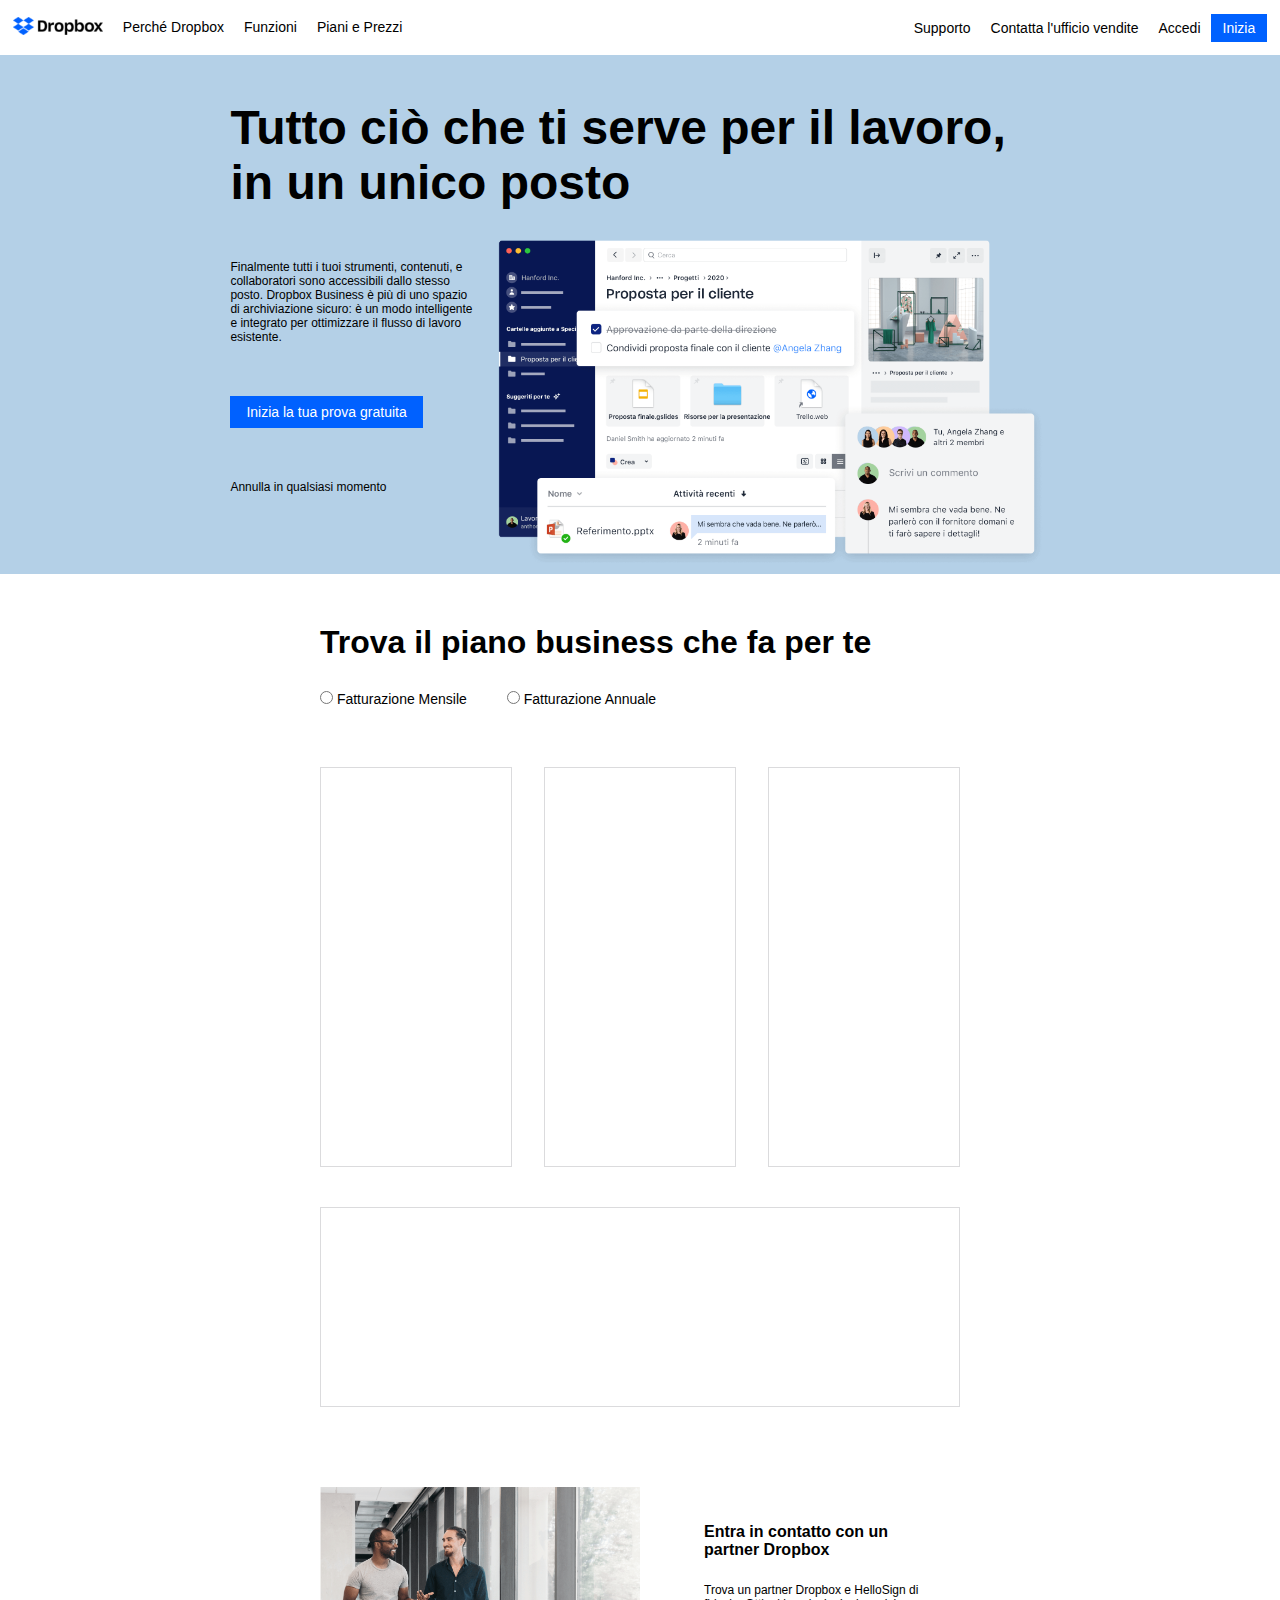
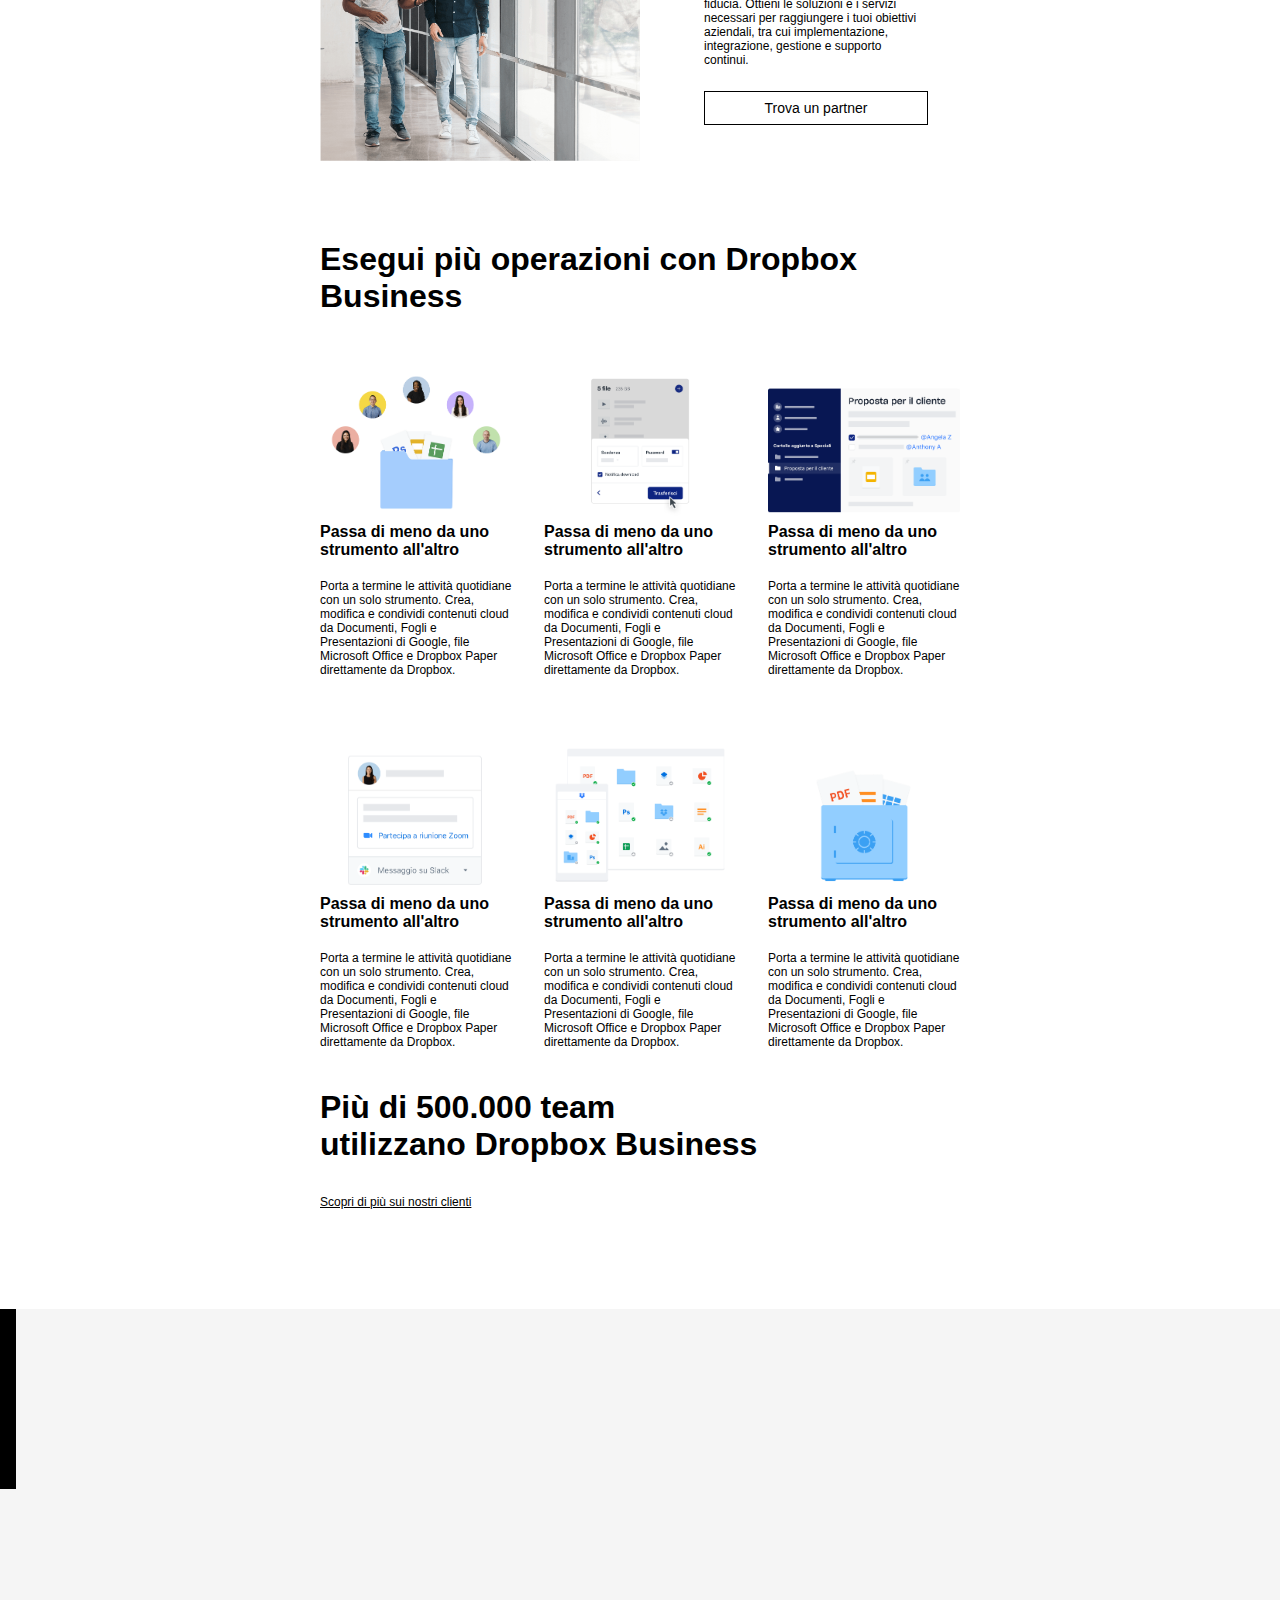
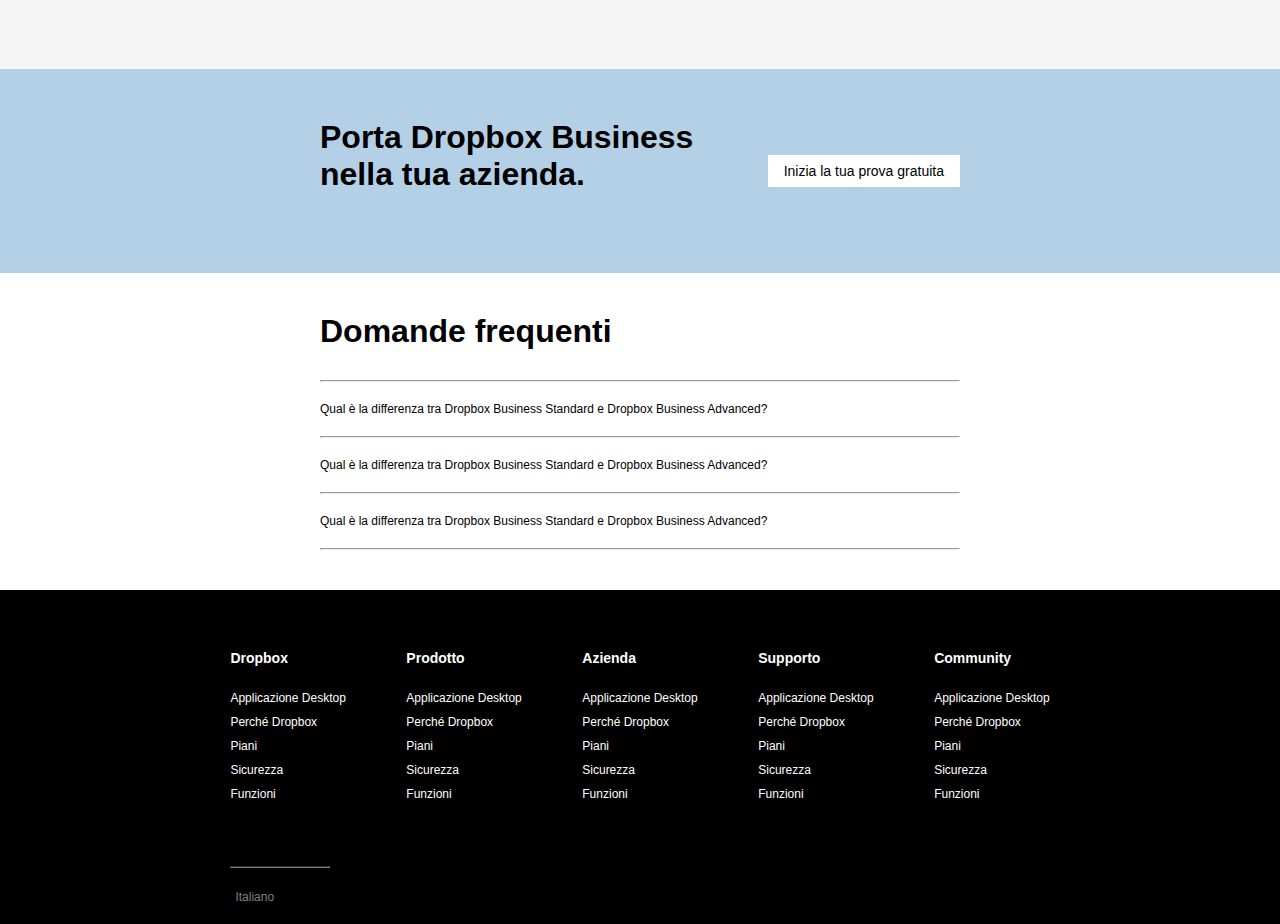
==== index.html @ 9bef94fd "Add Main's Section" ====
<!DOCTYPE html>
<html lang="en">

<head>
    <meta charset="UTF-8">
    <meta name="viewport" content="width=device-width, initial-scale=1.0">
    <title>Dropbox</title>
    <link rel="stylesheet" href="./assets/css/style.css">
    <link rel="icon" href="./assets/img/Dropbox-icon.png">
    <link rel="stylesheet" href="https://cdnjs.cloudflare.com/ajax/libs/font-awesome/6.5.1/css/all.min.css"
        integrity="sha512-DTOQO9RWCH3ppGqcWaEA1BIZOC6xxalwEsw9c2QQeAIftl+Vegovlnee1c9QX4TctnWMn13TZye+giMm8e2LwA=="
        crossorigin="anonymous" referrerpolicy="no-referrer" />
    <link href="https://fonts.cdnfonts.com/css/open-sans" rel="stylesheet">
</head>

<body>
    <!-- Header -->
    <header>
        <nav class="flex">
            <div class="half-nav flex">
                <div class="logo"><img src="./assets/img/logo-small.png" alt=""></div>
                <ul class="list flex">
                    <li><a href="">Perché Dropbox</a></li>
                    <li><a href="">Funzioni</a></li>
                    <li><a href="">Piani e Prezzi</a></li>
                </ul>
            </div>
            <div class="half-nav flex">
                <ul class="list flex">
                    <li><a href="">Supporto</a></li>
                    <li><a href="">Contatta l'ufficio vendite</a></li>
                    <li><a href="">Accedi</a></li>
                </ul>
                <button class="inizia">Inizia</button>
            </div>
        </nav>

        <div class="flex">
            <section class="title-div w64 flex">
                <h1>Tutto ciò che ti serve per il lavoro, in un unico posto</h1>
                <div class="title-text flex">
                    <div class="left-text flex">
                        <p>Finalmente tutti i tuoi strumenti, contenuti, e collaboratori sono accessibili dallo stesso
                            posto. Dropbox Business è più di uno spazio di archiviazione sicuro: è un modo intelligente
                            e
                            integrato per ottimizzare il flusso di lavoro esistente.</p>
                        <span><a class="button" href="">Inizia la tua prova gratuita</a></span>
                        <p>Annulla in qualsiasi momento</p>
                        <i class="fa-solid fa-arrow-down"></i>
                    </div>
                    <div class="title-img"><img src="./assets/img/jumbo.png" alt=""></div>
                </div>
            </section>
        </div>
    </header>
    <!-- /Header -->

    <!-- Main -->
    <main>
        <div class="central-top w50">
            <div class="central-title">
                <h2>Trova il piano business che fa per te</h2>
                <ul class="plan-input flex">
                    <li>
                        <input type="radio"> Fatturazione Mensile
                    </li>
                    <li>
                        <input type="radio"> Fatturazione Annuale
                    </li>
                </ul>
            </div>

            <div class="plans flex">
                <div class="col-4">

                </div>
                <div class="col-4">

                </div>
                <div class="col-4">

                </div>
            </div>

            <div class="enterprise">

            </div>

            <div class="partner flex">
                <img src="./assets/img/partner.png" alt="">
                <section class="flex">
                    <h4>Entra in contatto con un partner Dropbox</h4>
                    <p>Trova un partner Dropbox e HelloSign di fiducia. Ottieni le soluzioni e i servizi necessari per
                        raggiungere i tuoi obiettivi aziendali, tra cui implementazione, integrazione, gestione e
                        supporto continui.</p>
                    <a href="" class="find button">Trova un partner</a>
                </section>
            </div>

            <div class="operazioni flex">
                <h2>Esegui più operazioni con Dropbox Business</h2>
                <div class="col-6 flex">
                    <div class="img"><img src="./assets/img/business-feature-switching-tools.png" alt=""></div>
                    <h4>Passa di meno da uno strumento all'altro</h4>
                    <p>Porta a termine le attività quotidiane con un solo strumento. Crea, modifica e condividi
                        contenuti cloud da Documenti, Fogli e Presentazioni di Google, file Microsoft Office e Dropbox
                        Paper direttamente da Dropbox.
                    </p>
                </div>
                <div class="col-6">
                    <div class="img"><img src="./assets/img/business-feature-send-files-it.png" alt=""></div>
                    <h4>Passa di meno da uno strumento all'altro</h4>
                    <p>Porta a termine le attività quotidiane con un solo strumento. Crea, modifica e condividi
                        contenuti cloud da Documenti, Fogli e Presentazioni di Google, file Microsoft Office e Dropbox
                        Paper direttamente da Dropbox.
                    </p>
                </div>
                <div class="col-6">
                    <div class="img"><img src="./assets/img/business-feature-coordinate-it.png" alt=""></div>
                    <h4>Passa di meno da uno strumento all'altro</h4>
                    <p>Porta a termine le attività quotidiane con un solo strumento. Crea, modifica e condividi
                        contenuti cloud da Documenti, Fogli e Presentazioni di Google, file Microsoft Office e Dropbox
                        Paper direttamente da Dropbox.
                    </p>
                </div>
                <div class="col-6">
                    <div class="img"><img src="./assets/img/business-feature-integrations-it.png" alt=""></div>
                    <h4>Passa di meno da uno strumento all'altro</h4>
                    <p>Porta a termine le attività quotidiane con un solo strumento. Crea, modifica e condividi
                        contenuti cloud da Documenti, Fogli e Presentazioni di Google, file Microsoft Office e Dropbox
                        Paper direttamente da Dropbox.
                    </p>
                </div>
                <div class="col-6">
                    <div class="img"><img src="./assets/img/business-feature-multi-device.png" alt=""></div>
                    <h4>Passa di meno da uno strumento all'altro</h4>
                    <p>Porta a termine le attività quotidiane con un solo strumento. Crea, modifica e condividi
                        contenuti cloud da Documenti, Fogli e Presentazioni di Google, file Microsoft Office e Dropbox
                        Paper direttamente da Dropbox.
                    </p>
                </div>
                <div class="col-6">
                    <div class="img"><img src="./assets/img/business-feature-security.png" alt=""></div>
                    <h4>Passa di meno da uno strumento all'altro</h4>
                    <p>Porta a termine le attività quotidiane con un solo strumento. Crea, modifica e condividi
                        contenuti cloud da Documenti, Fogli e Presentazioni di Google, file Microsoft Office e Dropbox
                        Paper direttamente da Dropbox.
                    </p>
                </div>
            </div>

            <div class="central-title2">
                <h2>Più di 500.000 team utilizzano Dropbox Business</h2>
                <a href="">Scopri di più sui nostri clienti</a>
            </div>
        </div>

        <div class="central-med first flex">
            <div class="sponsor flex">
                <div class="square"></div>
                <div class="square"></div>
                <div class="square"></div>
                <div class="square"></div>
            </div>

            <div class="central-sponsor">

            </div>

            <div class="sponsor flex">
                <div class="square"></div>
                <div class="square"></div>
                <div class="square"></div>
                <div class="square"></div>
            </div>
        </div>

        <div class="central-med second flex">
            <div class="business w50 flex">
                <h2>Porta Dropbox Business nella tua azienda.</h2>
                <span><a href="" class="button">Inizia la tua prova gratuita</a></span>
            </div>
        </div>

        <div class="faq w50">
            <h2>Domande frequenti</h2>
            <hr>
            <div class="question flex">
                <p>Qual è la differenza tra Dropbox Business Standard e Dropbox Business Advanced?</p>
                <i class="fa-solid fa-chevron-down"></i>
            </div>
            <hr>
            <div class="question flex">
                <p>Qual è la differenza tra Dropbox Business Standard e Dropbox Business Advanced?</p>
                <i class="fa-solid fa-chevron-down"></i>
            </div>
            <hr>
            <div class="question flex">
                <p>Qual è la differenza tra Dropbox Business Standard e Dropbox Business Advanced?</p>
                <i class="fa-solid fa-chevron-down"></i>
            </div>
            <hr>
        </div>
    </main>
    <!-- /Main -->

    <!-- Footer -->
    <footer>
        <nav class="w64 flex">
            <div class="footer-col">
                <h5>Dropbox</h5>
                <ul class="footer-list">
                    <li>Applicazione Desktop</li>
                    <li>Perché Dropbox</li>
                    <li>Piani</li>
                    <li>Sicurezza</li>
                    <li>Funzioni</li>
                </ul>
            </div>
            <div class="footer-col">
                <h5>Prodotto</h5>
                <ul class="footer-list">
                    <li>Applicazione Desktop</li>
                    <li>Perché Dropbox</li>
                    <li>Piani</li>
                    <li>Sicurezza</li>
                    <li>Funzioni</li>
                </ul>
            </div>
            <div class="footer-col">
                <h5>Azienda</h5>
                <ul class="footer-list">
                    <li>Applicazione Desktop</li>
                    <li>Perché Dropbox</li>
                    <li>Piani</li>
                    <li>Sicurezza</li>
                    <li>Funzioni</li>
                </ul>
            </div>
            <div class="footer-col">
                <h5>Supporto</h5>
                <ul class="footer-list">
                    <li>Applicazione Desktop</li>
                    <li>Perché Dropbox</li>
                    <li>Piani</li>
                    <li>Sicurezza</li>
                    <li>Funzioni</li>
                </ul>
            </div>
            <div class="footer-col">
                <h5>Community</h5>
                <ul class="footer-list">
                    <li>Applicazione Desktop</li>
                    <li>Perché Dropbox</li>
                    <li>Piani</li>
                    <li>Sicurezza</li>
                    <li>Funzioni</li>
                </ul>
            </div>
        </nav>

        <div class="language w64">
            <hr>
            <i class="fa-solid fa-earth-europe"></i>
            <span>Italiano</span>
            <i class="fa-solid fa-caret-up"></i>
        </div>
    </footer>
    <!-- /Footer -->
</body>

</html>
---- assets/css/style.css ----
* {
    padding: 0;
    margin: 0;
    box-sizing: border-box;
    font-size: 14px;
}

body {
    font-family: 'Open Sans', sans-serif;
}

.flex {
    display: flex;
}

ul {
    list-style: none;
}

a {
    text-decoration: none;
    color: black;
}

.w64 {
    width: 64%;
    max-width: 1300px;
}

.w50 {
    width: 50%;
    max-width: 1000px;
}

/* Header */
/* Nav */

header nav {
    height: 56px;
    background-color: white;
    padding: 0 1%;
    justify-content: space-between;
    align-items: center;
    border-bottom: 1px solid #B4D0E7;
    position: fixed;
    width: 100%;
}

.half-nav {
    align-items: center;
}

.logo {
    width: 100px;
    padding-right: 10px;
}

.logo img {
    width: 100%;
}

nav li {
    padding: 0 10px;
}

nav button {
    background-color: #0061FF;
    color: white;
    padding: 6px 12px;
    font-size: 14px;
    border: none;
}

/* /Nav */

header>div {
    background-color: #B4D0E7;
    justify-content: center;
}

.title-div {
    flex-direction: column;
    align-items: center;
    flex-wrap: wrap;
}

.title-text {
    justify-content: space-between;
    width: 100%;
}

.left-text {
    flex-direction: column;
    gap: 20px;
    width: 30%;
}

h1 {
    font-size: 48px;
    font-weight: 900;
    margin: 100px 0 30px;
}

header span {
    margin: 20px 0;
}

.button {
    background-color: #0061FF;
    color: white;
    padding: 8px 16px;
}

.fa-arrow-down {
    font-size: 32px;
    margin-top: 40px;
}

.title-img {
    width: 70%;
}

.title-img>img {
    width: 100%;
}

/* /Header */
/* Main */

.central-top {
    margin: 50px auto;
}

h2 {
    font-size: 32px;
    margin-bottom: 30px;
}

.plan-input {
    margin-bottom: 40px;
    gap: 40px;
}

.col-4 {
    width: 30%;
    min-height: 400px;
    margin: 20px 0;
    border: 1px solid #DBDBDD;
    flex-direction: column;
}

.plans {
    justify-content: space-between;
}

.enterprise {
    margin: 20px 0;
    border: 1px solid #DBDBDD;
    min-height: 200px;
}

.partner {
    margin: 80px 0;
    justify-content: space-between;
}

.partner img {
    width: 50%;
}

.partner section {
    width: 45%;
    flex-direction: column;
    justify-content: space-evenly;
    padding: 5%;
}

h4 {
    font-size: 16px;
}

.partner .button {
    color: black;
    background-color: white;
    border: 1px solid black;
    text-align: center;
}

.operazioni {
    flex-wrap: wrap;
    justify-content: space-between;
}

.operazioni img {
    width: 100%;
}

.col-6 {
    width: 30%;
    margin: 20px 0;
    flex-direction: column;
    justify-content: space-evenly;
}

.central-title2 {
    margin-bottom: 100px;
    width: 70%;
}

.central-title2 a {
    text-decoration: underline;
    font-size: 12px;
}

.first {
    min-height: 360px;
    width: 100%;
    background-color: #F5F5F5;
}

.second {
    width: 100%;
    background-color: #B4D0E7;
    justify-content: center;
    align-items: center;
}

.square {
    width: 50%;
    height: 50%;
    background-color: brown;
    border: 1px solid black;
}

.business {
    margin: 0 auto;
    justify-content: space-between;
    align-items: center;
    padding: 50px 0;
}

.business h2 {
    width: 60%;
}

.business .button {
    color: black;
    background-color: white;
}

.faq {
    margin: 40px auto;
}

.question {
    justify-content: space-between;
    align-items: center;
}

p {
    padding: 20px 0;
    font-size: 12px;
}

/* /Main */
/* Footer */

footer {
    background-color: black;
}

footer nav {
    margin: 0 auto;
    color: white;
    justify-content: space-between;
    padding: 60px 0;
}

footer h5 {
    margin-bottom: 20px;
}

footer li {
    padding: 5px 0;
    font-size: 12px;
}

.language {
    color: gray;
    font-size: 10px;
    margin: 0 auto;
    padding-bottom: 20px;
}

footer hr {
    width: 100px;
    border: 1px inset gray;
    margin-bottom: 20px;
}

footer span {
    font-size: 12px;
    padding: 0 5px
}

/* /Footer */
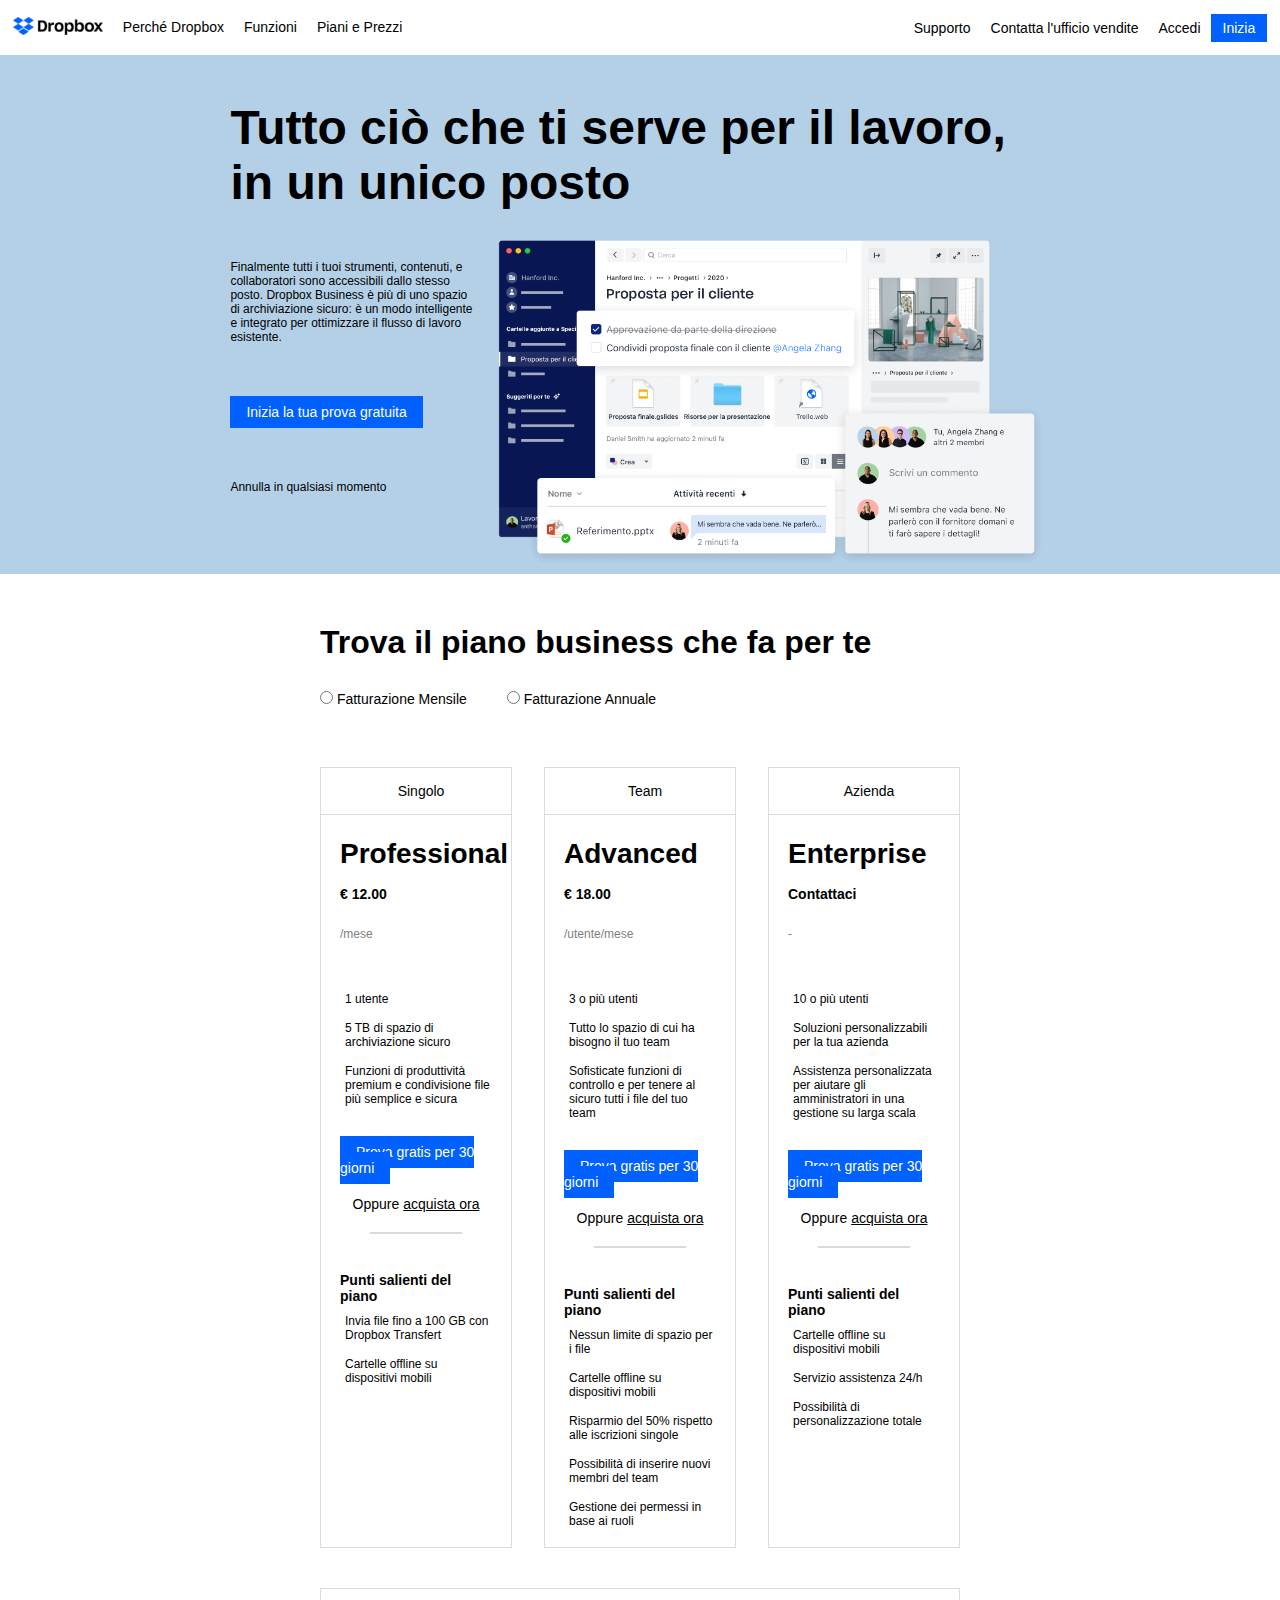
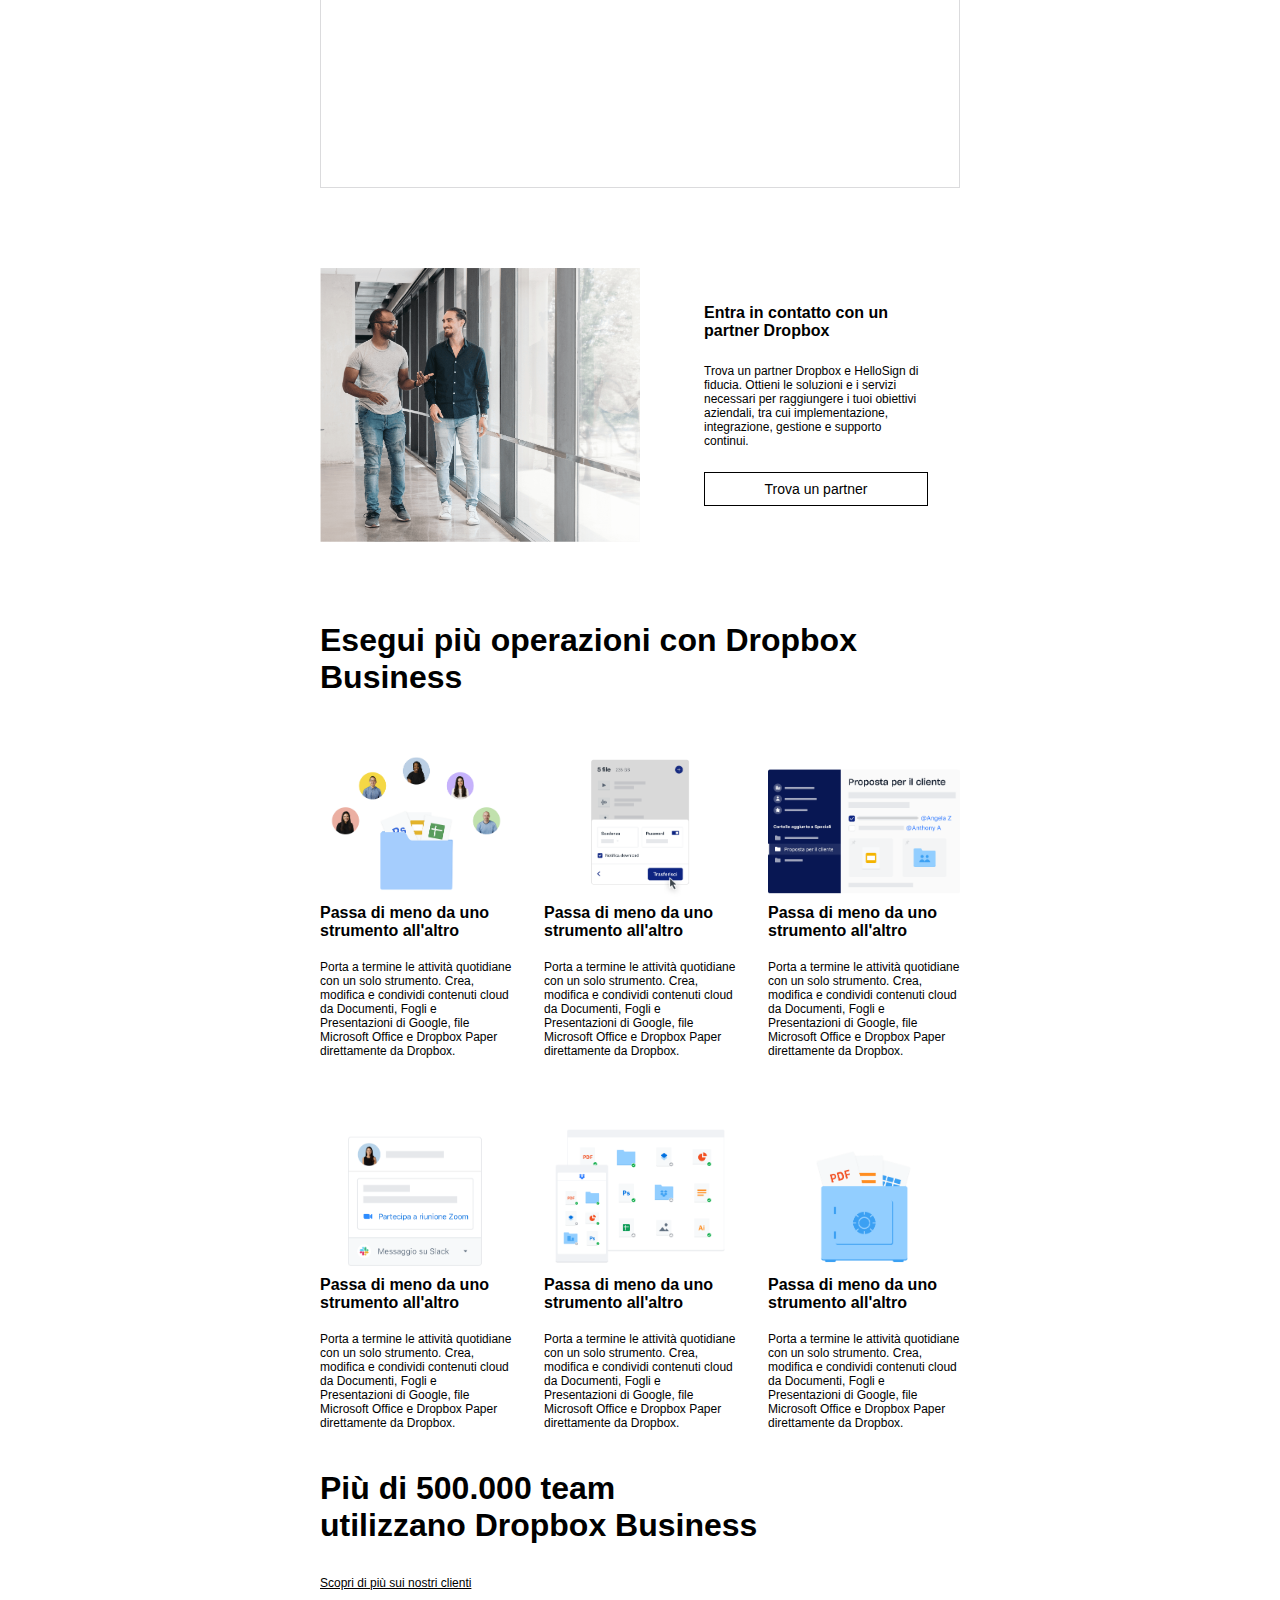
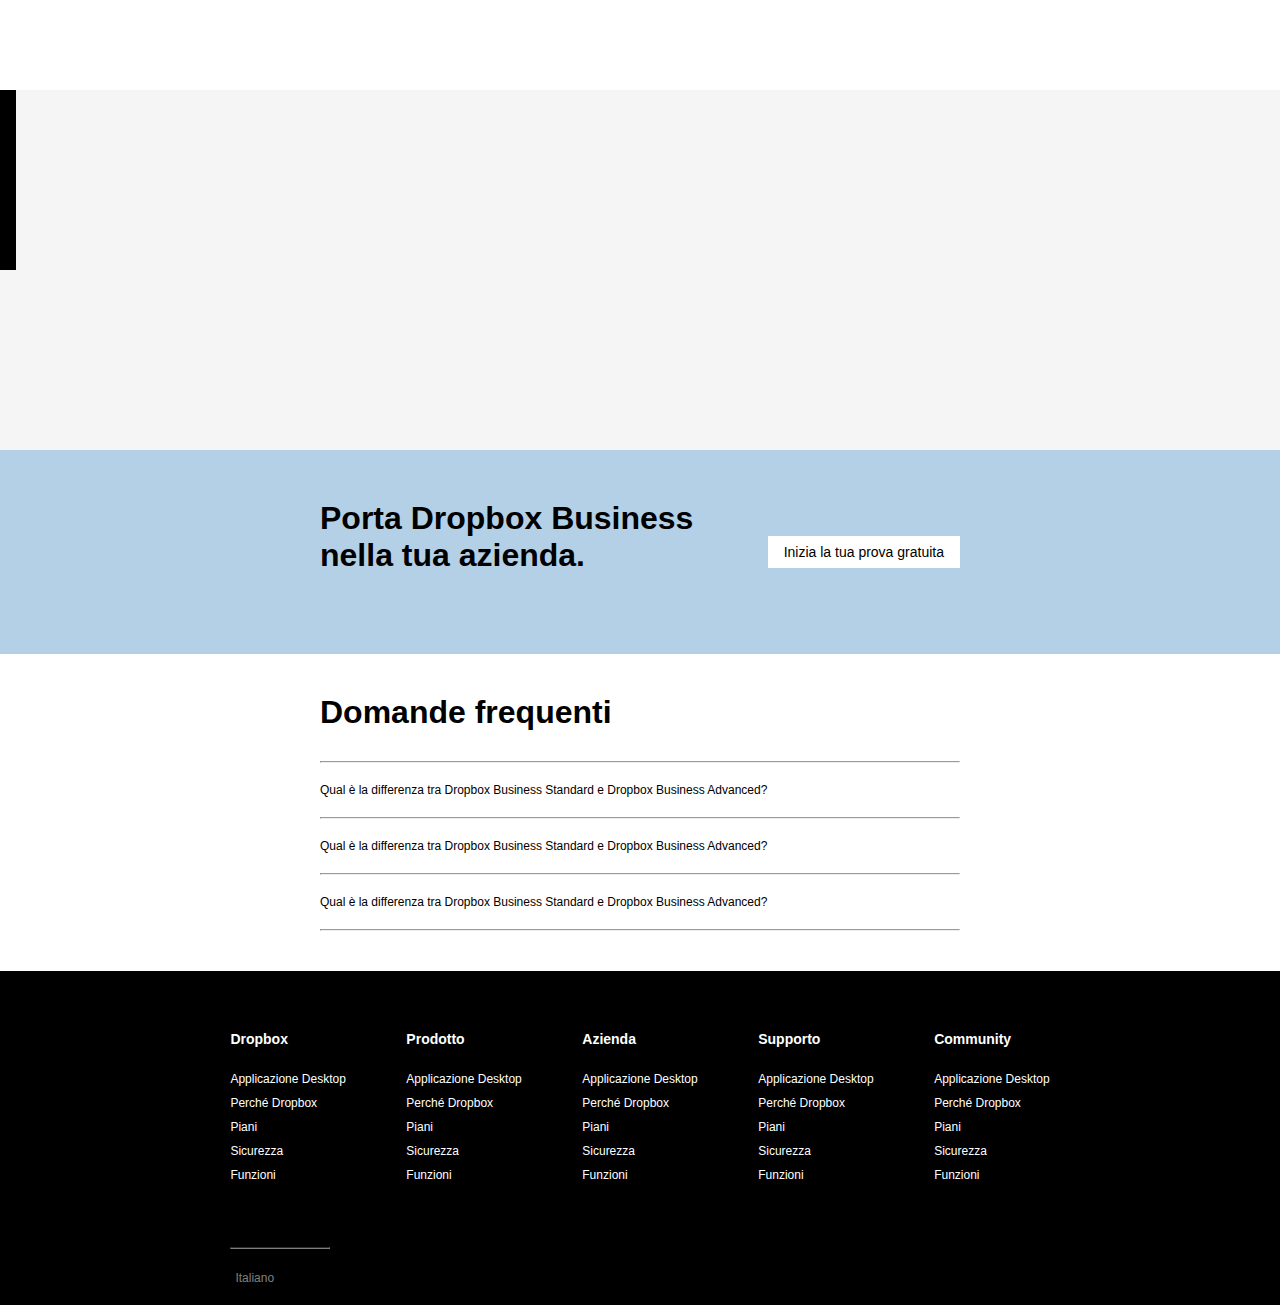
==== commit 64fc234c: "Add Main's Section" ====
--- a/index.html
+++ b/index.html
@@ -71,15 +71,105 @@
             </div>
 
             <div class="plans flex">
-                <div class="col-4">
-
-                </div>
-                <div class="col-4">
-
-                </div>
-                <div class="col-4">
-
-                </div>
+                <div class="col-3 flex">
+                    <div class="col-top flex">
+                        <i class="fa-solid fa-user"></i> Singolo
+                    </div>
+                    <div class="col-title col-container flex">
+                        <h3>Professional</h3>
+                        <h5>€ 12.00</h5>
+                        <h6>/mese</h6>
+                    </div>
+                    <div class="col-center col-container flex">
+                        <ul>
+                            <li><i class="fa-solid fa-user"></i> 1 utente</li>
+                            <li><i class="fa-solid fa-folder"></i> 5 TB di spazio di archiviazione sicuro</li>
+                            <li><i class="fa-solid fa-share-nodes"></i> Funzioni di produttività premium e condivisione
+                                file più semplice e sicura</li>
+                        </ul>
+                    </div>
+                    <div class="col-button col-container flex">
+                        <span><a href="" class="button">Prova gratis per 30 giorni</a></span>
+                        <span>Oppure <a href=""><u>acquista ora</u></a></span>
+                        <hr>
+                    </div>
+                    <div class="col-bottom col-container flex">
+                        <h4>Punti salienti del piano</h4>
+                        <ul>
+                            <li><i class="fa-sharp fa-solid fa-check"></i> Invia file fino a 100 GB con Dropbox
+                                Transfert</li>
+                            <li> <i class="fa-sharp fa-solid fa-check"></i>Cartelle offline su dispositivi mobili</li>
+                        </ul>
+                    </div>
+                </div>
+                <div class="col-3 flex">
+                    <div class="col-top flex">
+                        <i class="fa-solid fa-users"></i> Team
+                    </div>
+                    <div class="col-title col-container flex">
+                        <h3>Advanced</h3>
+                        <h5>€ 18.00</h5>
+                        <h6>/utente/mese</h6>
+                    </div>
+                    <div class="col-center col-container flex">
+                        <ul>
+                            <li><i class="fa-solid fa-users"></i> 3 o più utenti</li>
+                            <li><i class="fa-solid fa-folder"></i> Tutto lo spazio di cui ha bisogno il tuo team</li>
+                            <li><i class="fa-solid fa-share-nodes"></i> Sofisticate funzioni di controllo e per tenere
+                                al sicuro tutti i file del tuo team</li>
+                        </ul>
+                    </div>
+                    <div class="col-button col-container flex">
+                        <span><a href="" class="button">Prova gratis per 30 giorni</a></span>
+                        <span>Oppure <a href=""><u>acquista ora</u></a></span>
+                        <hr>
+                    </div>
+                    <div class="col-bottom col-container flex">
+                        <h4>Punti salienti del piano</h4>
+                        <ul>
+                            <li><i class="fa-sharp fa-solid fa-check"></i> Nessun limite di spazio per i file</li>
+                            <li> <i class="fa-sharp fa-solid fa-check"></i>Cartelle offline su dispositivi mobili</li>
+                            <li> <i class="fa-sharp fa-solid fa-check"></i>Risparmio del 50% rispetto alle iscrizioni
+                                singole</li>
+                            <li> <i class="fa-sharp fa-solid fa-check"></i>Possibilità di inserire nuovi membri del team
+                            </li>
+                            <li> <i class="fa-sharp fa-solid fa-check"></i>Gestione dei permessi in base ai ruoli</li>
+
+                        </ul>
+                    </div>
+                </div>
+                <div class="col-3 flex">
+                    <div class="col-top flex">
+                        <i class="fa-sharp fa-solid fa-building"></i> Azienda
+                    </div>
+                    <div class="col-title col-container flex">
+                        <h3>Enterprise</h3>
+                        <h5>Contattaci</h5>
+                        <h6>-</h6>
+                    </div>
+                    <div class="col-center col-container flex">
+                        <ul>
+                            <li><i class="fa-solid fa-users"></i> 10 o più utenti</li>
+                            <li><i class="fa-solid fa-folder"></i> Soluzioni personalizzabili per la tua azienda</li>
+                            <li><i class="fa-solid fa-share-nodes"></i> Assistenza personalizzata per aiutare gli
+                                amministratori in una gestione su larga scala</li>
+                        </ul>
+                    </div>
+                    <div class="col-button col-container flex">
+                        <span><a href="" class="button">Prova gratis per 30 giorni</a></span>
+                        <span>Oppure <a href=""><u>acquista ora</u></a></span>
+                        <hr>
+                    </div>
+                    <div class="col-bottom col-container flex">
+                        <h4>Punti salienti del piano</h4>
+                        <ul>
+                            <li><i class="fa-sharp fa-solid fa-check"></i> Cartelle offline su dispositivi mobili</li>
+                            <li> <i class="fa-sharp fa-solid fa-check"></i>Servizio assistenza 24/h</li>
+                            <li> <i class="fa-sharp fa-solid fa-check"></i>Possibilità di personalizzazione totale</li>
+                        </ul>
+                    </div>
+                </div>
+
             </div>
 
             <div class="enterprise">
--- a/assets/css/style.css
+++ b/assets/css/style.css
@@ -109,6 +109,8 @@
     background-color: #0061FF;
     color: white;
     padding: 8px 16px;
+    width: 100%;
+    text-align: center;
 }
 
 .fa-arrow-down {
@@ -141,7 +143,7 @@
     gap: 40px;
 }
 
-.col-4 {
+.col-3 {
     width: 30%;
     min-height: 400px;
     margin: 20px 0;
@@ -151,6 +153,78 @@
 
 .plans {
     justify-content: space-between;
+    width: 100%;
+}
+
+.col-top {
+    padding: 15px 0;
+    align-items: center;
+    justify-content: center;
+    gap: 10px;
+    border-bottom: 1px solid #DBDBDD;
+}
+
+.col-title {
+    line-height: 40px;
+}
+
+.col-container {
+    margin: 10%;
+    flex-direction: column;
+}
+
+h3 {
+    font-size: 28px;
+}
+
+h6 {
+    font-size: 12px;
+    font-weight: 300;
+    color: gray;
+}
+
+.col-center ul {
+    display: flex;
+    flex-direction: column;
+    gap: 15px;
+}
+
+.col-center li {
+    display: flex;
+    gap: 5px;
+    font-size: 12px;
+}
+
+.col-button {
+    align-items: center;
+    justify-content: center;
+    gap: 20px;
+}
+
+.col-button .button {
+    margin: 0 auto;
+}
+
+.col-button hr {
+    width: 60%;
+    border: 1px solid #DBDBDD;
+}
+
+.col-bottom h4 {
+    font-size: 14px;
+    margin-bottom: 10px;
+}
+
+.col-bottom ul {
+    display: flex;
+    flex-direction: column;
+    gap: 15px;
+}
+
+.col-bottom li {
+    display: flex;
+    gap: 5px;
+    font-size: 12px;
 }
 
 .enterprise {
@@ -183,7 +257,6 @@
     color: black;
     background-color: white;
     border: 1px solid black;
-    text-align: center;
 }
 
 .operazioni {
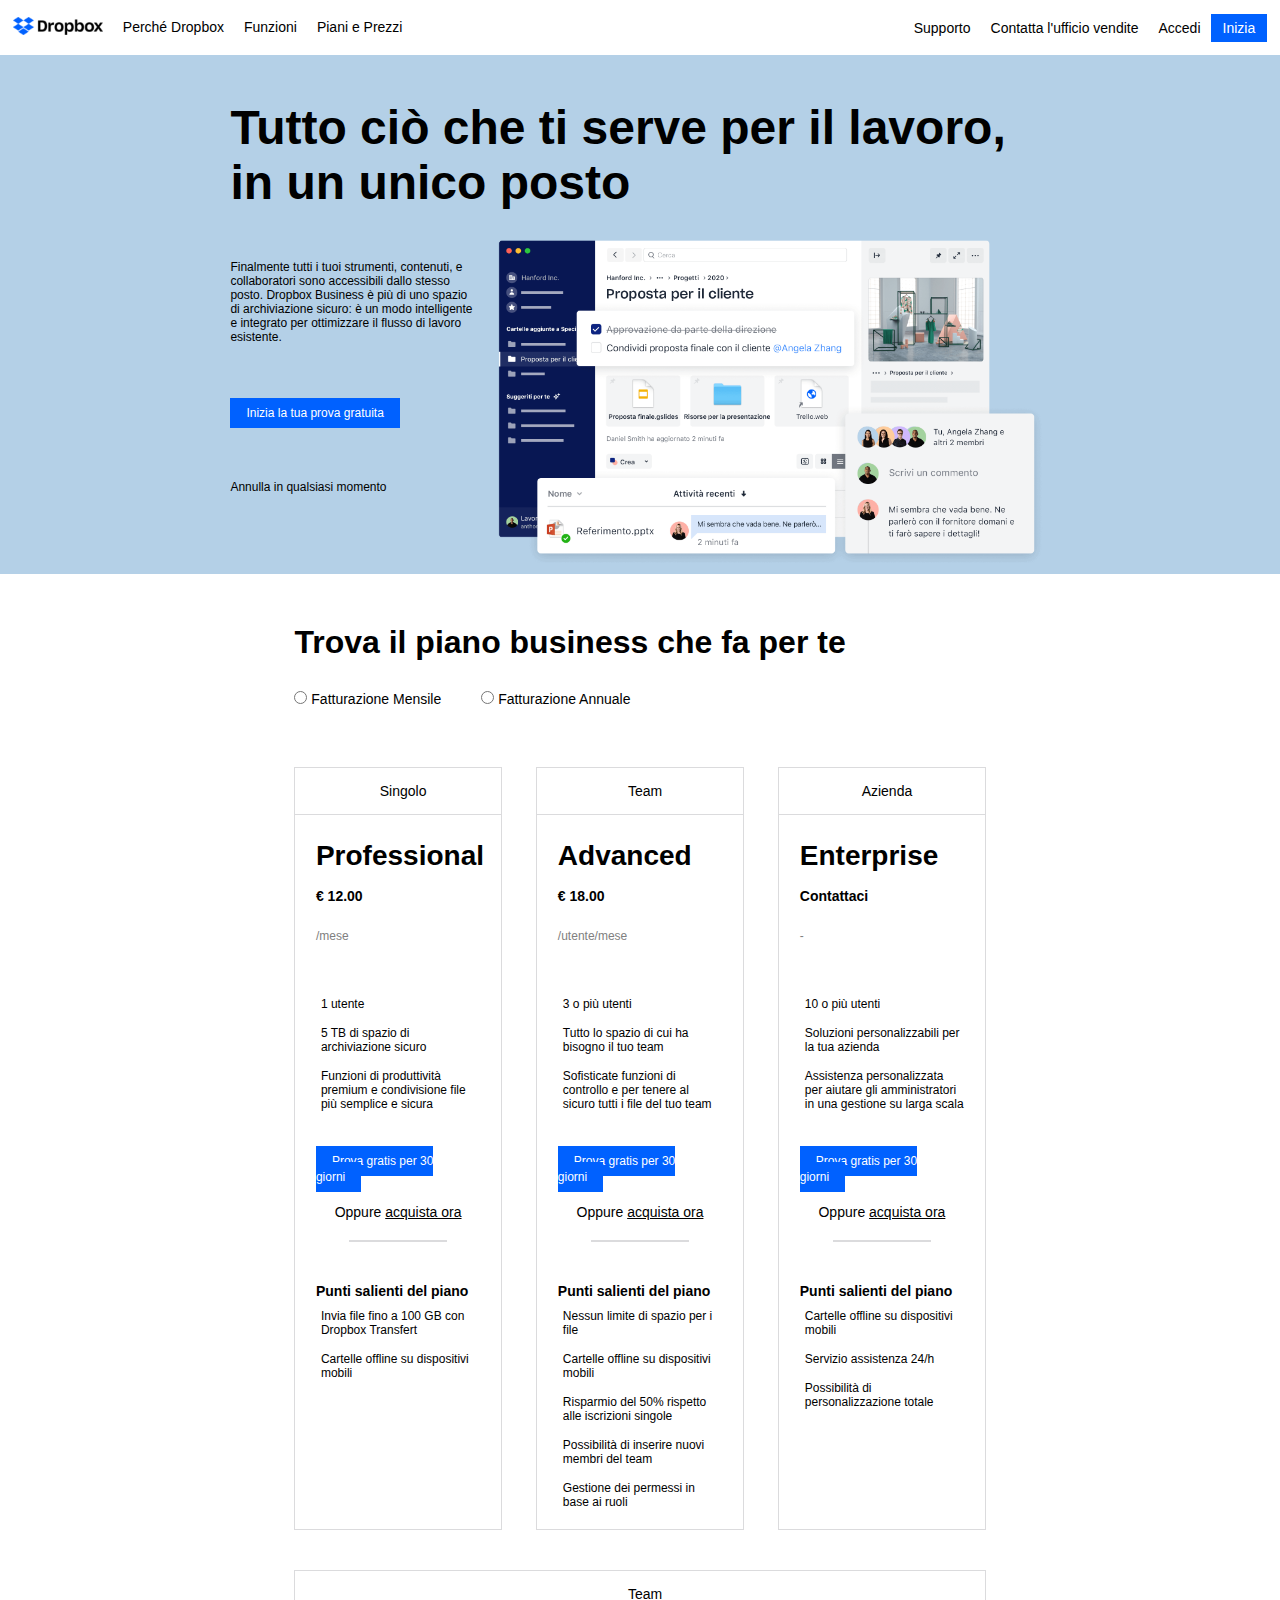
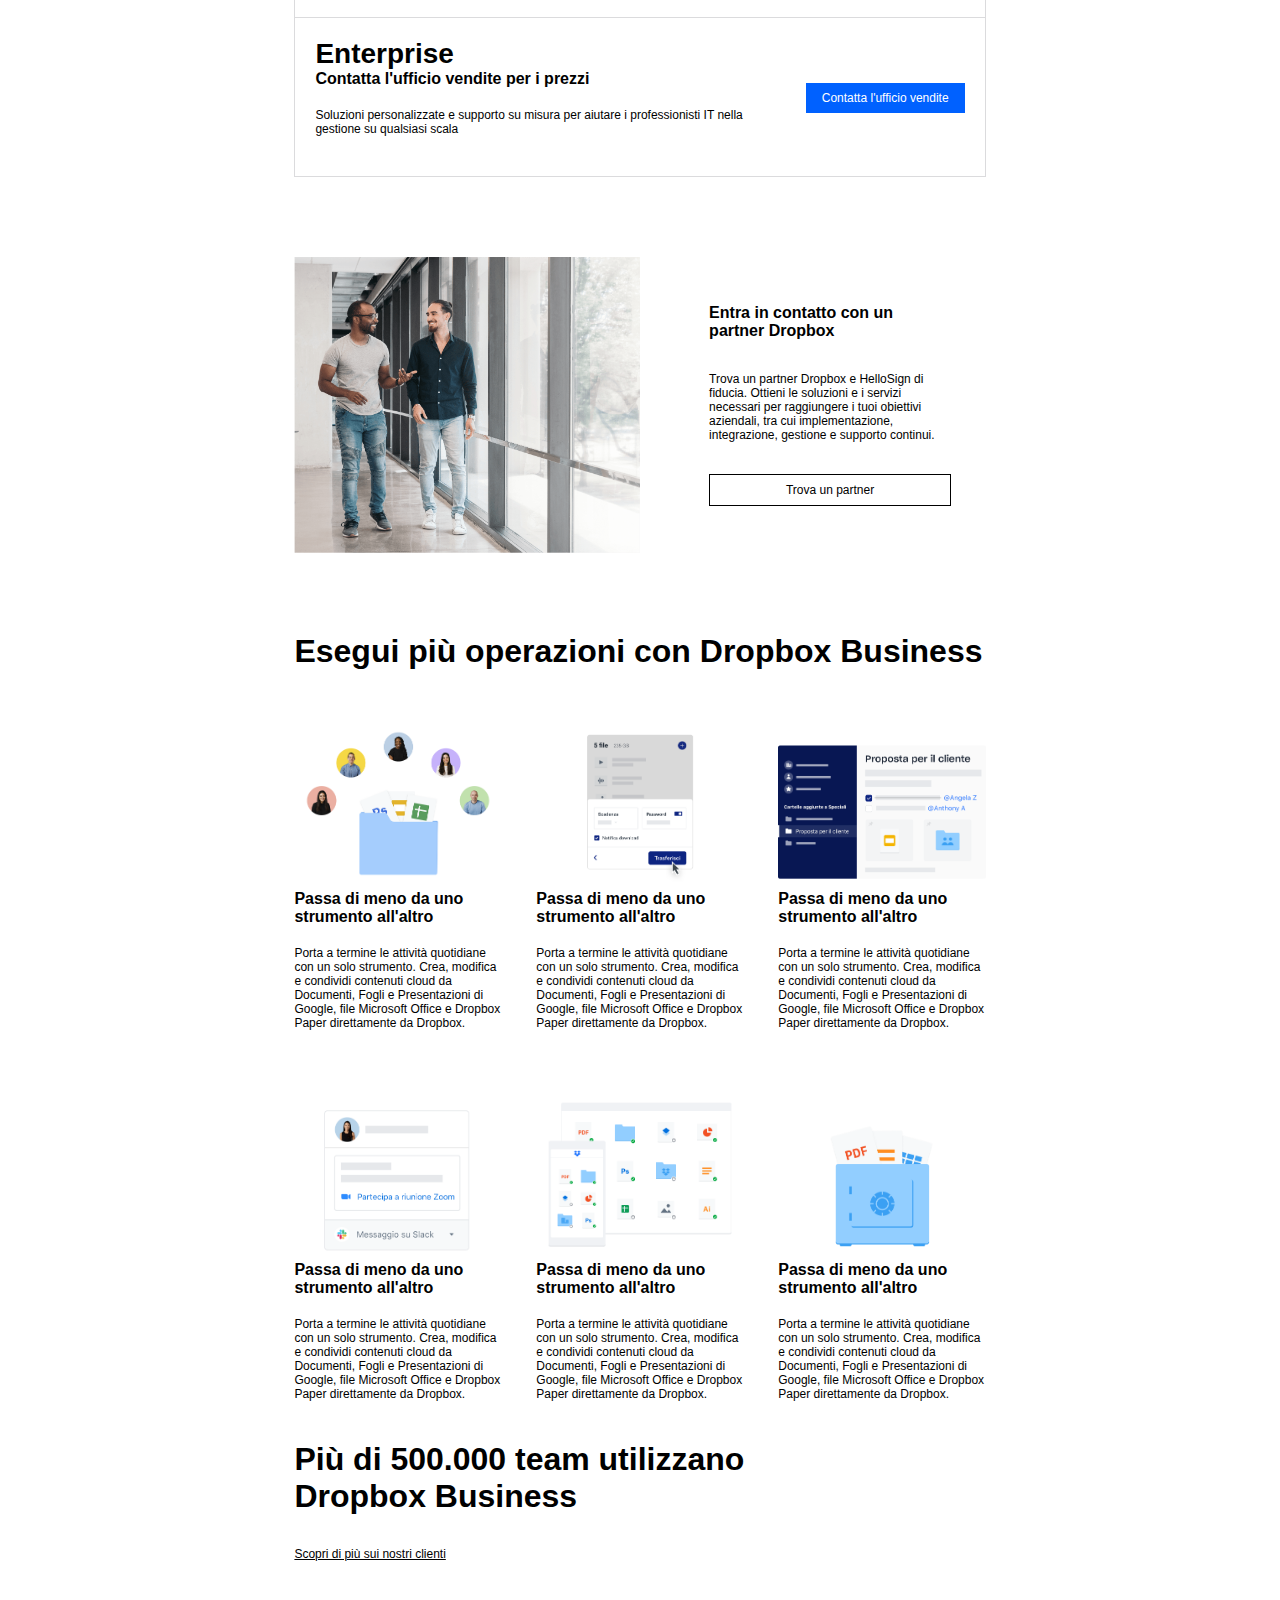
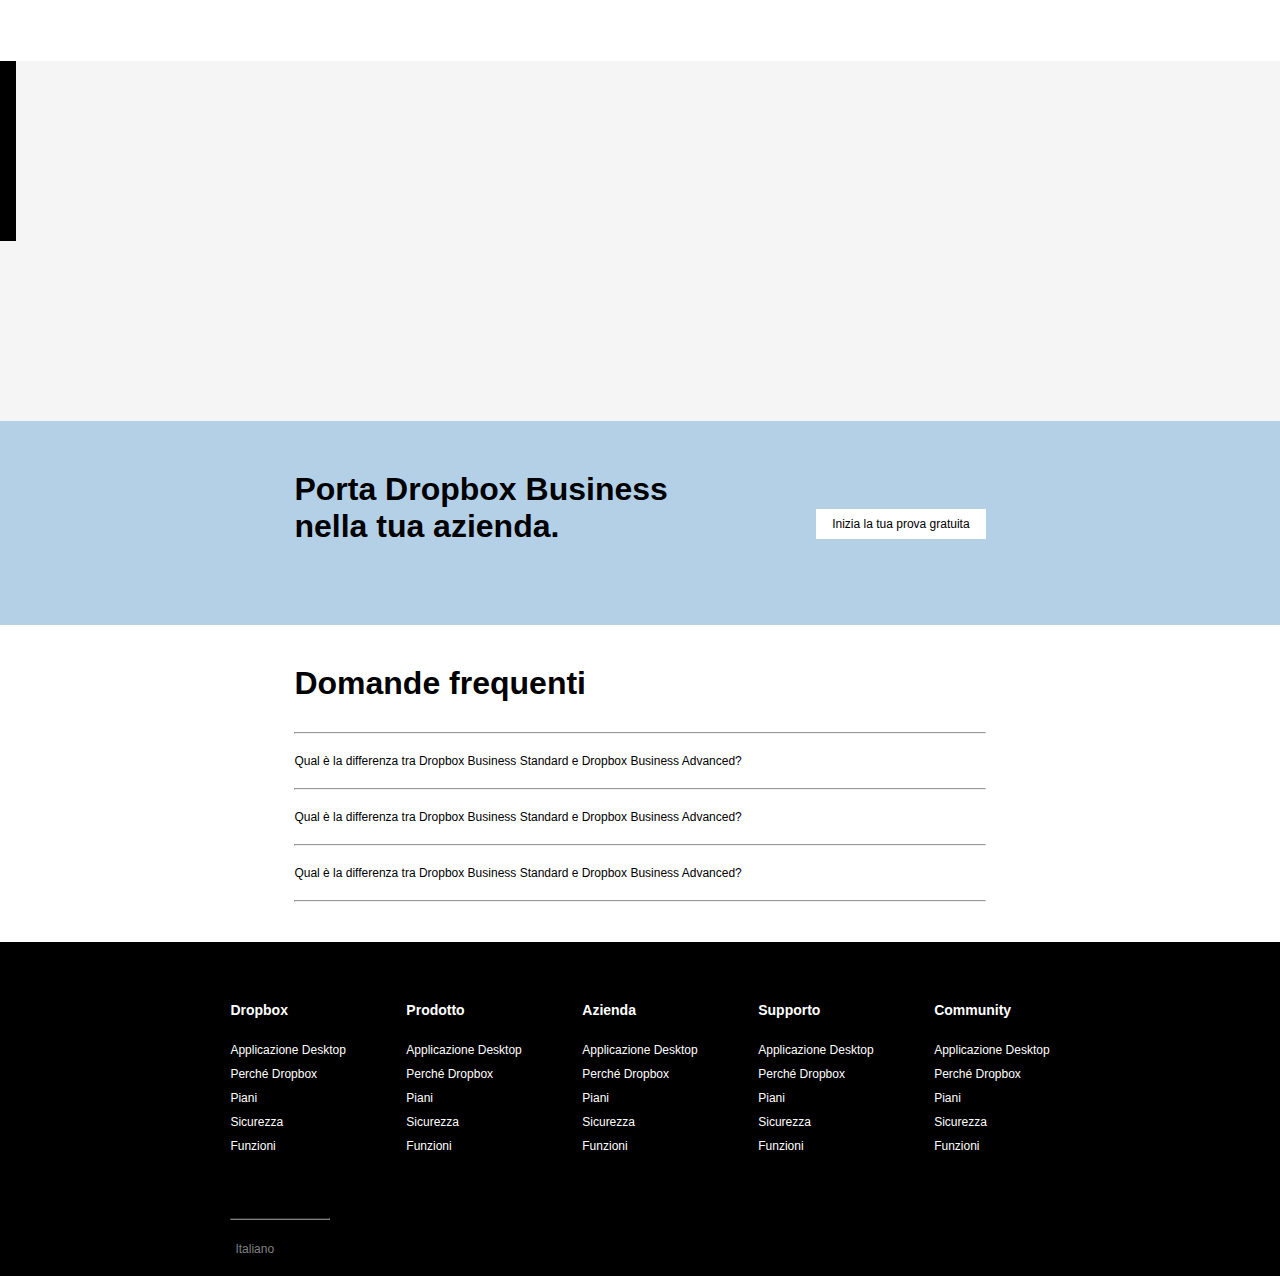
==== commit b03d8b3b: "Fix Main Section" ====
--- a/index.html
+++ b/index.html
@@ -57,7 +57,7 @@
 
     <!-- Main -->
     <main>
-        <div class="central-top w50">
+        <div class="central-top w54">
             <div class="central-title">
                 <h2>Trova il piano business che fa per te</h2>
                 <ul class="plan-input flex">
@@ -173,7 +173,20 @@
             </div>
 
             <div class="enterprise">
-
+                <div class="col-top flex">
+                    <i class="fa-sharp fa-solid fa-building"></i> Team
+                </div>
+                <div class="col-1 flex">
+                    <div class="col-1sx">
+                        <h3>Enterprise</h3>
+                        <h4>Contatta l'ufficio vendite per i prezzi</h4>
+                        <p>Soluzioni personalizzate e supporto su misura per aiutare i professionisti IT nella gestione
+                            su qualsiasi scala</p>
+                    </div>
+                    <div class="col-1dx">
+                        <a class="button" href="">Contatta l'ufficio vendite</a>
+                    </div>
+                </div>
             </div>
 
             <div class="partner flex">
@@ -266,13 +279,13 @@
         </div>
 
         <div class="central-med second flex">
-            <div class="business w50 flex">
+            <div class="business w54 flex">
                 <h2>Porta Dropbox Business nella tua azienda.</h2>
                 <span><a href="" class="button">Inizia la tua prova gratuita</a></span>
             </div>
         </div>
 
-        <div class="faq w50">
+        <div class="faq w54">
             <h2>Domande frequenti</h2>
             <hr>
             <div class="question flex">
--- a/assets/css/style.css
+++ b/assets/css/style.css
@@ -27,8 +27,8 @@
     max-width: 1300px;
 }
 
-.w50 {
-    width: 50%;
+.w54 {
+    width: 54%;
     max-width: 1000px;
 }
 
@@ -111,6 +111,7 @@
     padding: 8px 16px;
     width: 100%;
     text-align: center;
+    font-size: 12px;
 }
 
 .fa-arrow-down {
@@ -145,7 +146,6 @@
 
 .col-3 {
     width: 30%;
-    min-height: 400px;
     margin: 20px 0;
     border: 1px solid #DBDBDD;
     flex-direction: column;
@@ -230,7 +230,16 @@
 .enterprise {
     margin: 20px 0;
     border: 1px solid #DBDBDD;
-    min-height: 200px;
+}
+
+.col-1 {
+    justify-content: space-between;
+    align-items: center;
+    margin: 20px;
+}
+
+.col-1sx {
+    width: 70%;
 }
 
 .partner {
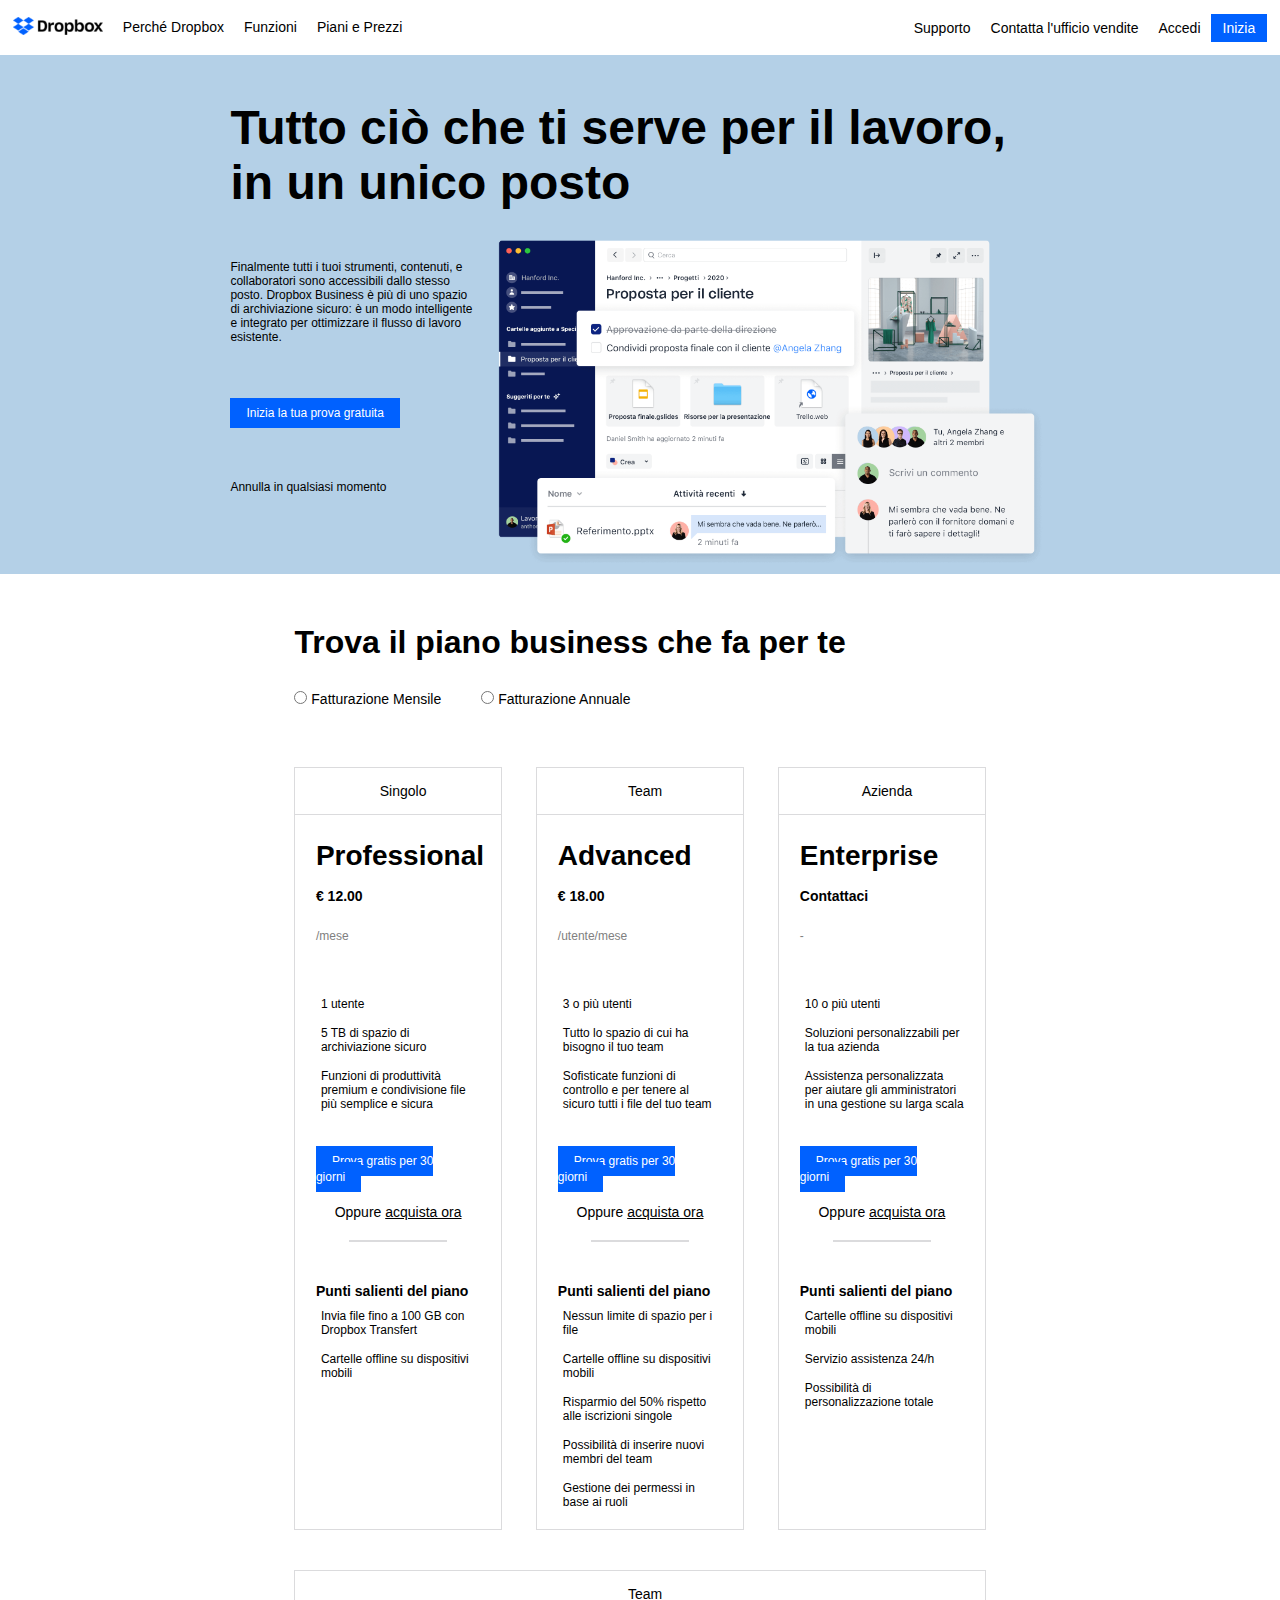
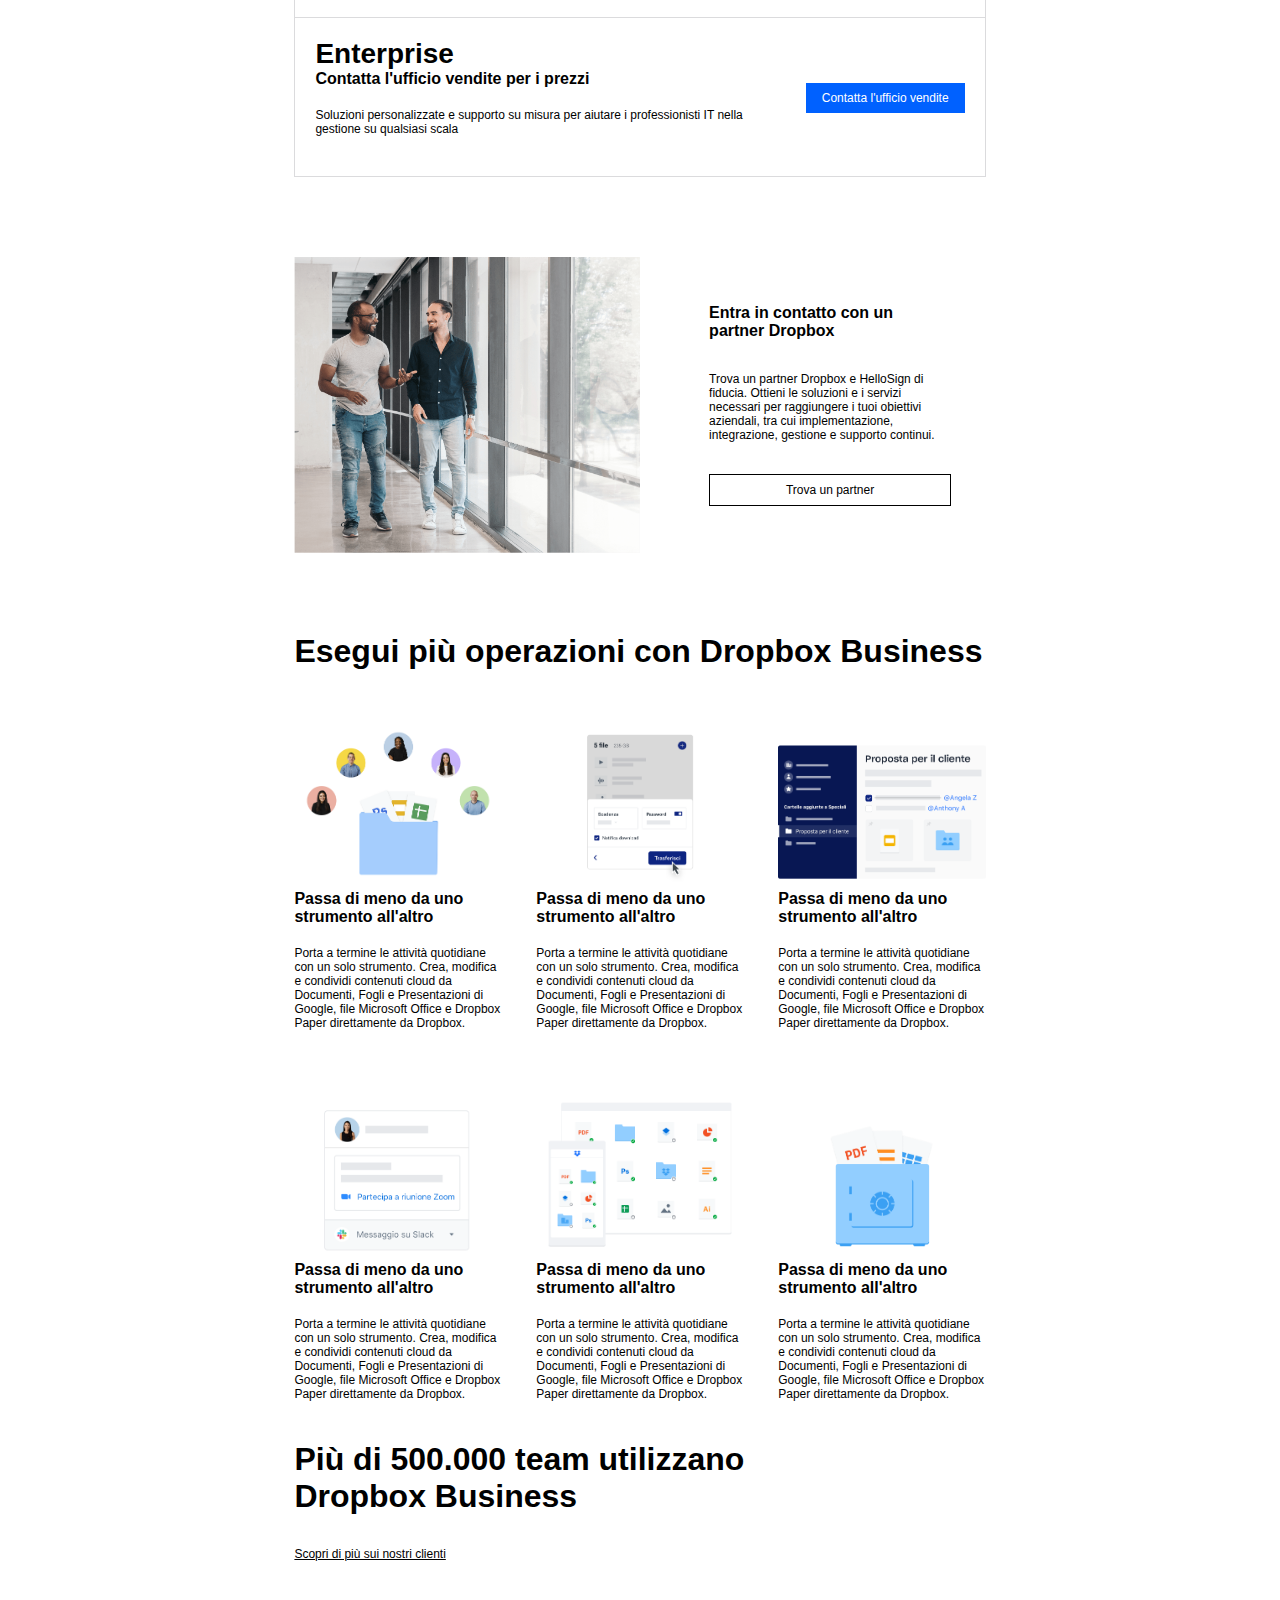
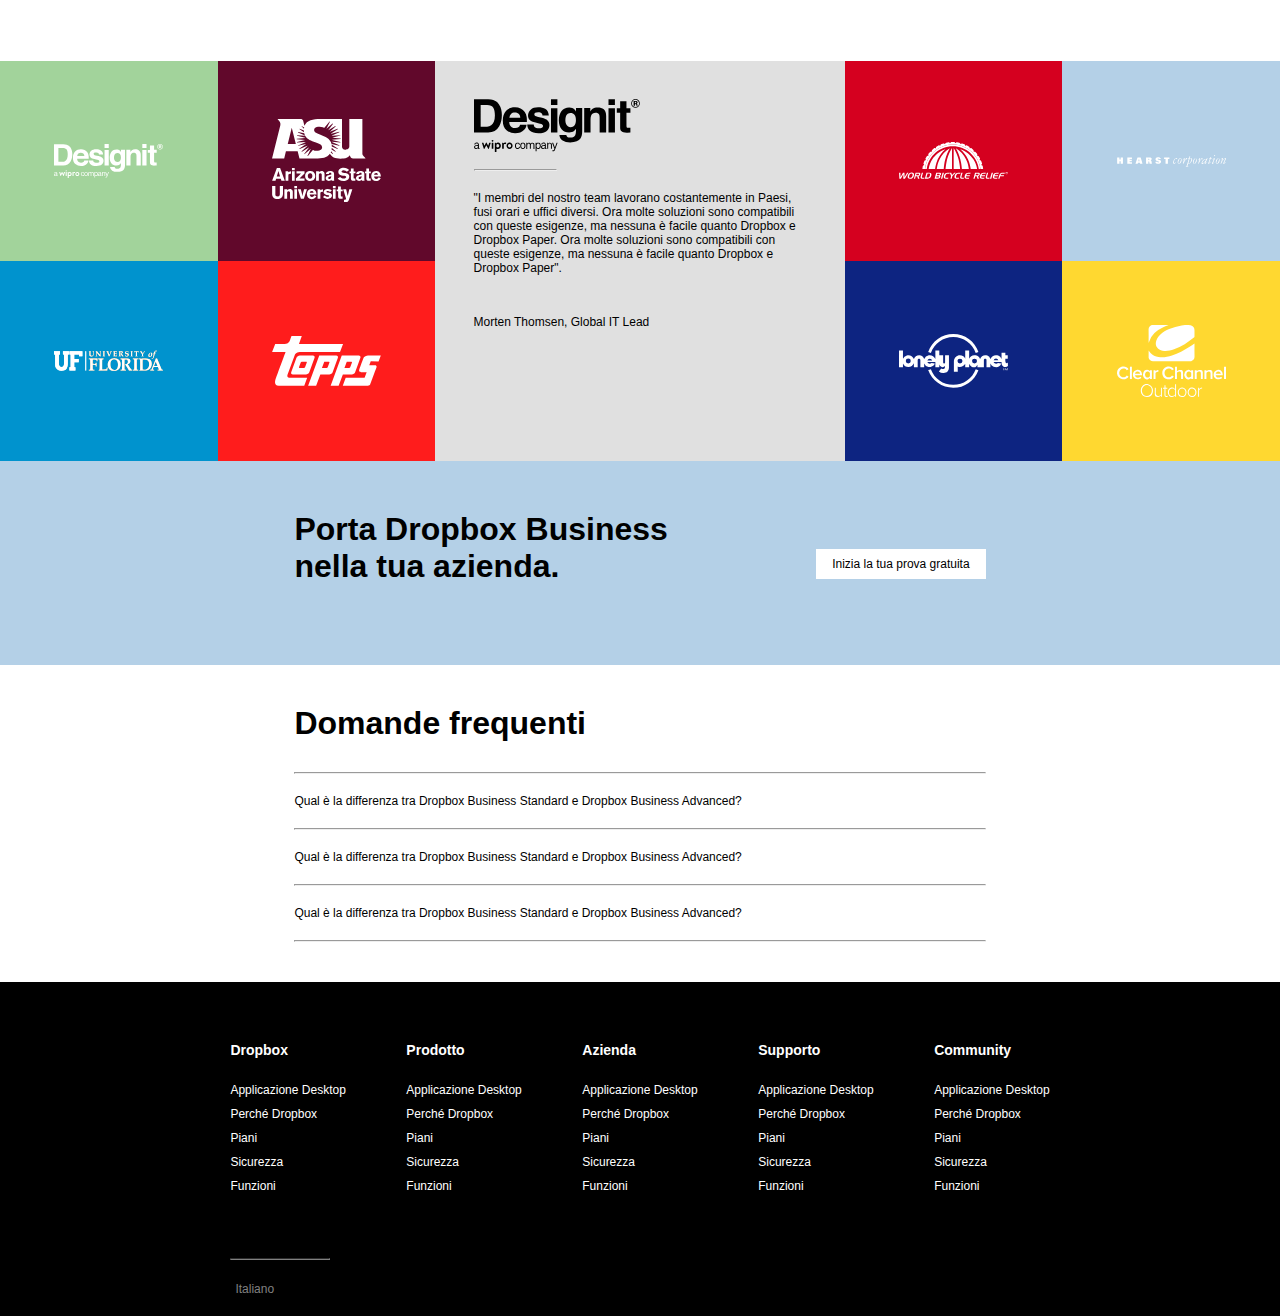
==== commit f2addc7f: "Main Complete" ====
--- a/index.html
+++ b/index.html
@@ -259,26 +259,49 @@
         </div>
 
         <div class="central-med first flex">
-            <div class="sponsor flex">
-                <div class="square"></div>
-                <div class="square"></div>
-                <div class="square"></div>
-                <div class="square"></div>
-            </div>
-
-            <div class="central-sponsor">
-
-            </div>
-
-            <div class="sponsor flex">
-                <div class="square"></div>
-                <div class="square"></div>
-                <div class="square"></div>
-                <div class="square"></div>
-            </div>
-        </div>
-
-        <div class="central-med second flex">
+            <div class="sponsor left flex">
+                <div class="square flex" style="background-color: #A2D39B;">
+                    <img src="./assets/img/designit.svg" alt="">
+                </div>
+                <div class="square flex" style="background-color: #61082B;">
+                    <img src="./assets/img/arizona_state_university.svg" alt="">
+                </div>
+                <div class="square flex" style="background-color: #0093CE;">
+                    <img src="./assets/img/university_of_florida.svg" alt="">
+                </div>
+                <div class=" square flex" style="background-color: #FF1C1C;">
+                    <img src="./assets/img/topps.svg" alt="">
+                </div>
+            </div>
+
+            <div class=" central-sponsor flex">
+                <img src="./assets/img/designit.svg" alt="">
+                <hr>
+                <p>"I membri del nostro team lavorano costantemente in Paesi, fusi orari e uffici diversi. Ora molte
+                    soluzioni sono compatibili con queste esigenze, ma nessuna è facile quanto Dropbox e Dropbox Paper.
+                    Ora molte soluzioni sono compatibili con queste esigenze, ma nessuna è facile quanto Dropbox e
+                    Dropbox Paper".
+                </p>
+                <p>Morten Thomsen, Global IT Lead</p>
+            </div>
+
+            <div class="sponsor right flex">
+                <div class="square flex" style="background-color: #D5001F;">
+                    <img src="./assets/img/world_bicycle_relief.svg" alt="">
+                </div>
+                <div class=" square flex" style="background-color: #B4D0E7;">
+                    <img src="./assets/img/hearst_corp.svg" alt="">
+                </div>
+                <div class=" square flex" style="background-color: #0D2481;">
+                    <img src="./assets/img/lonely_planet.svg" alt="">
+                </div>
+                <div class=" square flex" style="background-color: #FFD830;">
+                    <img src="./assets/img/clear_channel.svg" alt="">
+                </div>
+            </div>
+        </div>
+
+        <div class=" central-med second flex">
             <div class="business w54 flex">
                 <h2>Porta Dropbox Business nella tua azienda.</h2>
                 <span><a href="" class="button">Inizia la tua prova gratuita</a></span>
--- a/assets/css/style.css
+++ b/assets/css/style.css
@@ -294,24 +294,52 @@
     font-size: 12px;
 }
 
+/* Central-med */
+
 .first {
-    min-height: 360px;
-    width: 100%;
-    background-color: #F5F5F5;
-}
-
-.second {
-    width: 100%;
-    background-color: #B4D0E7;
-    justify-content: center;
-    align-items: center;
+    width: 100%;
+    height: 400px;
+    background-color: #e0e0e0;
+    margin: 0 auto;
+}
+
+.sponsor {
+    width: 34%;
+    flex-wrap: wrap;
 }
 
 .square {
     width: 50%;
     height: 50%;
-    background-color: brown;
-    border: 1px solid black;
+    justify-content: center;
+    align-items: center;
+}
+
+.square img {
+    width: 50%;
+    filter: invert(1);
+}
+
+.central-sponsor {
+    width: 32%;
+    padding: 3%;
+    flex-direction: column;
+}
+
+.central-sponsor hr {
+    width: 25%;
+    margin-top: 5%;
+}
+
+.central-sponsor img {
+    width: 50%;
+}
+
+.second {
+    width: 100%;
+    background-color: #B4D0E7;
+    justify-content: center;
+    align-items: center;
 }
 
 .business {
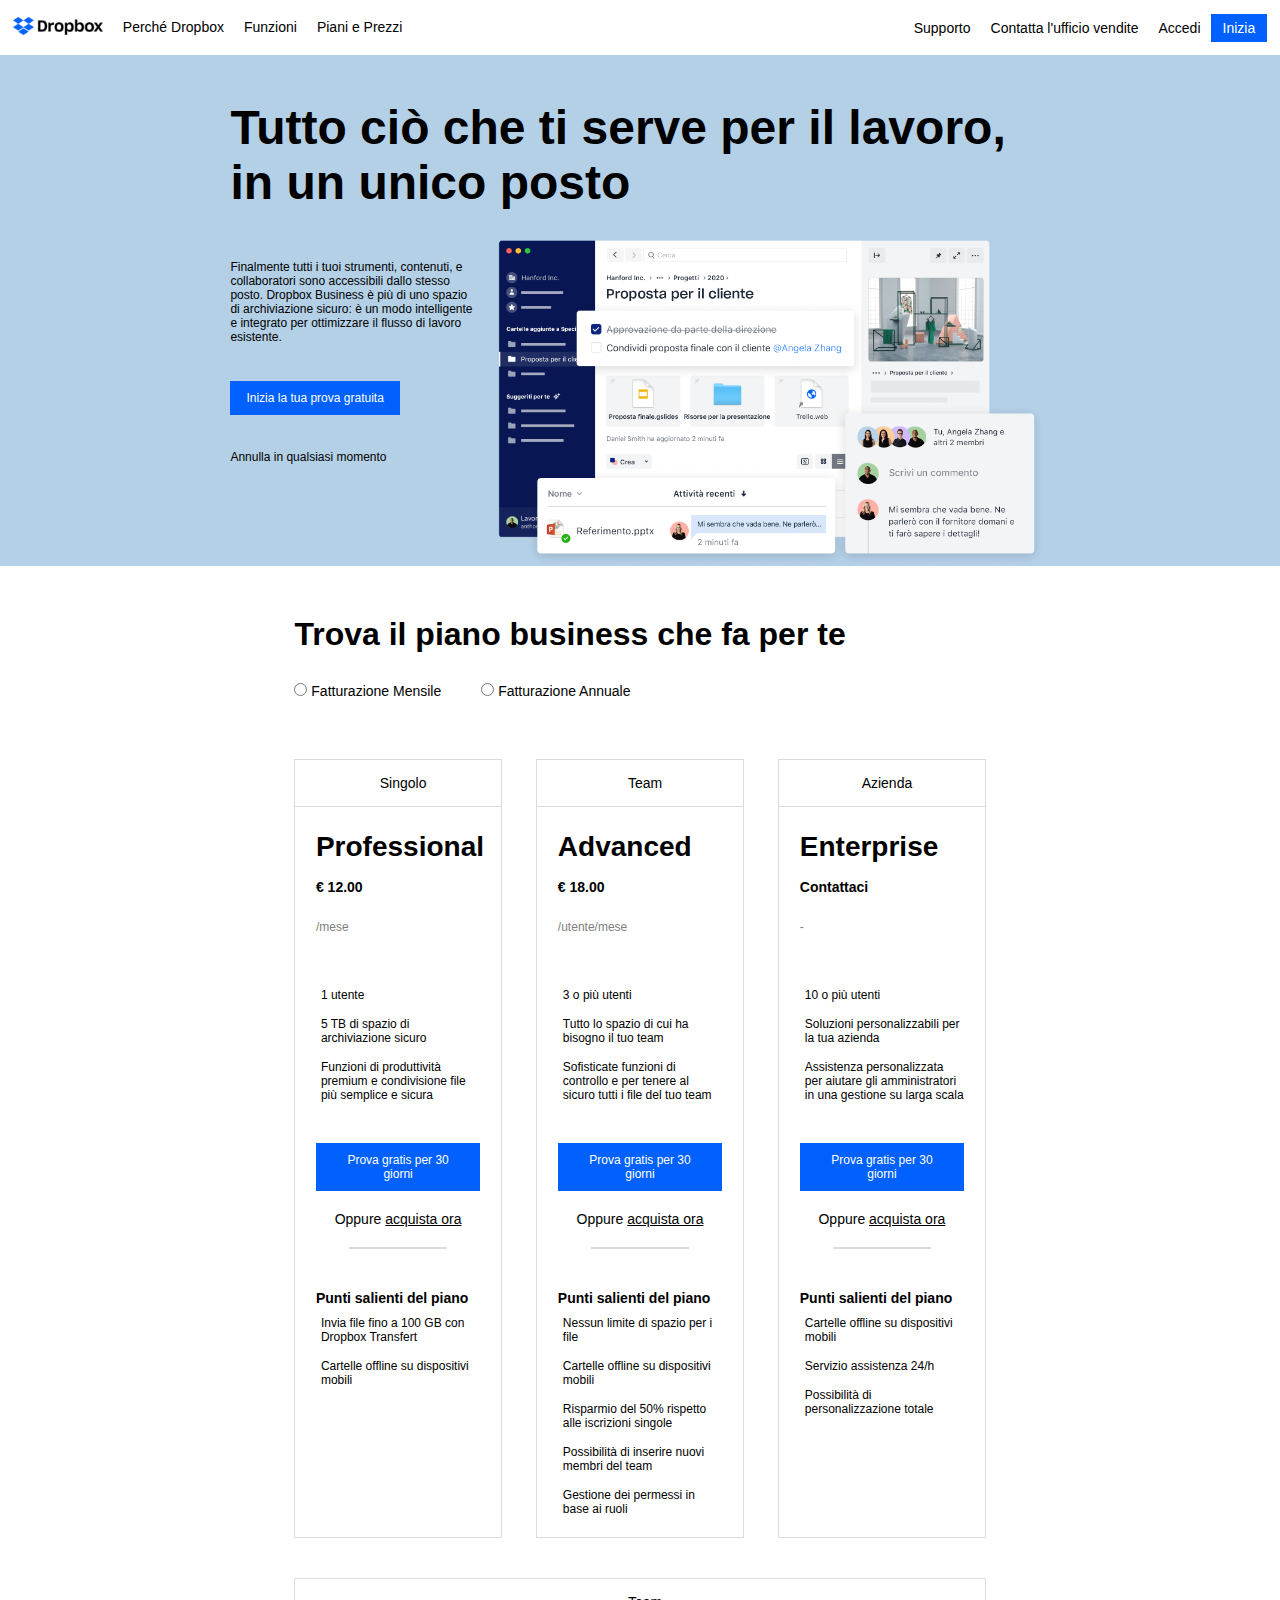
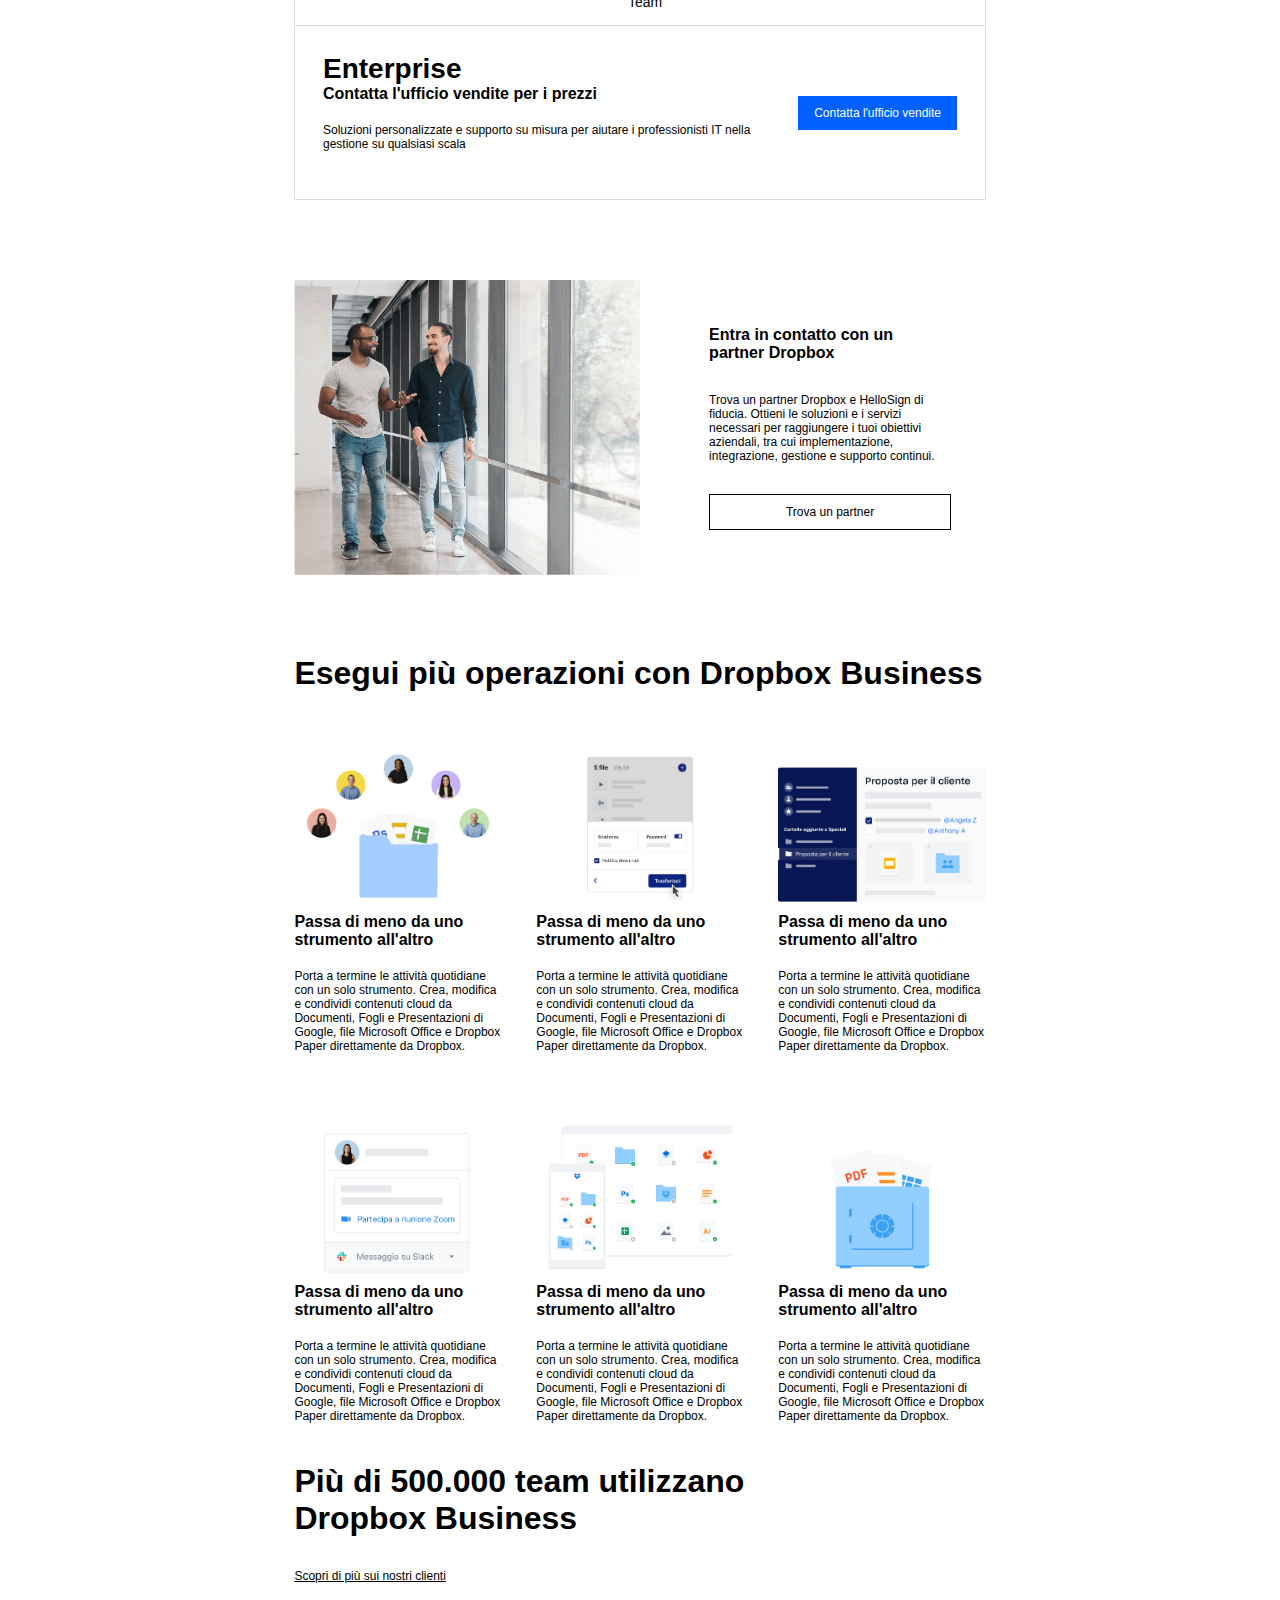
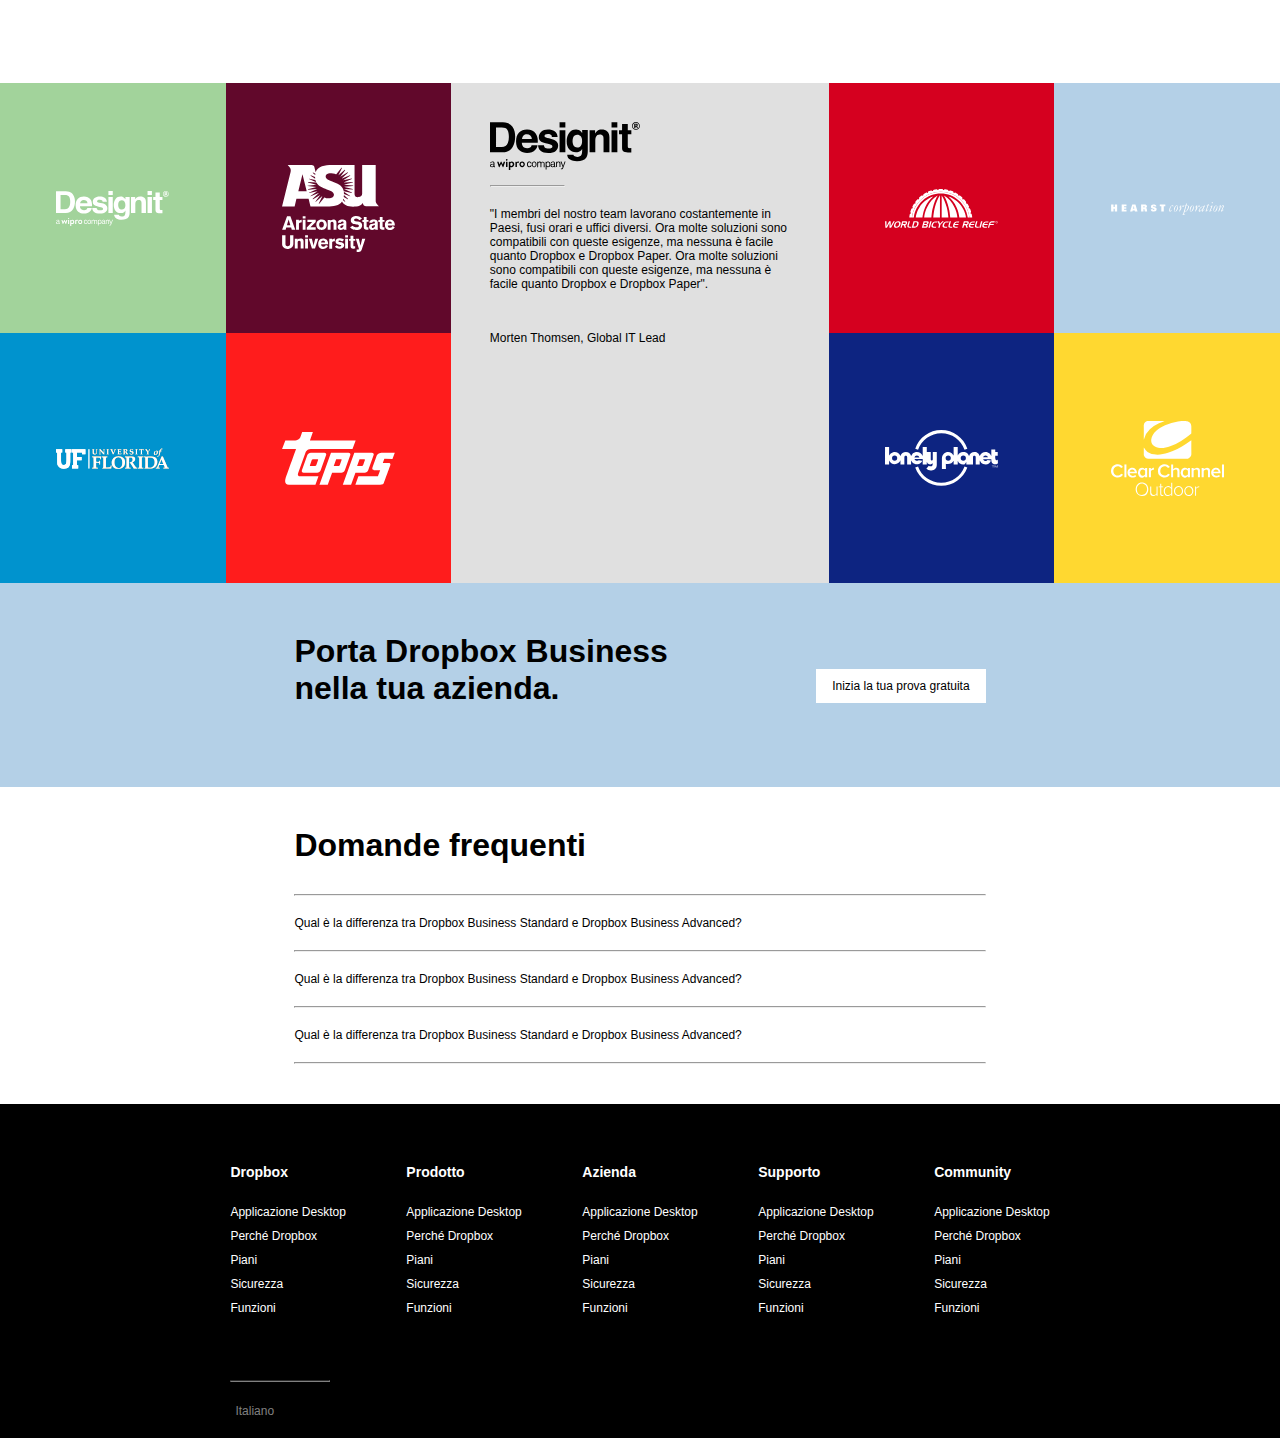
==== commit f1d0ed8f: "Fix Code" ====
--- a/index.html
+++ b/index.html
@@ -200,8 +200,8 @@
                 </section>
             </div>
 
+            <h2>Esegui più operazioni con Dropbox Business</h2>
             <div class="operazioni flex">
-                <h2>Esegui più operazioni con Dropbox Business</h2>
                 <div class="col-6 flex">
                     <div class="img"><img src="./assets/img/business-feature-switching-tools.png" alt=""></div>
                     <h4>Passa di meno da uno strumento all'altro</h4>
--- a/assets/css/style.css
+++ b/assets/css/style.css
@@ -102,13 +102,13 @@
 }
 
 header span {
-    margin: 20px 0;
+    margin: 2% 0;
 }
 
 .button {
     background-color: #0061FF;
     color: white;
-    padding: 8px 16px;
+    padding: 10px 16px;
     width: 100%;
     text-align: center;
     font-size: 12px;
@@ -116,7 +116,7 @@
 
 .fa-arrow-down {
     font-size: 32px;
-    margin-top: 40px;
+    margin-top: 15%;
 }
 
 .title-img {
@@ -151,6 +151,10 @@
     flex-direction: column;
 }
 
+.col-3 .button {
+    display: inline-block;
+}
+
 .plans {
     justify-content: space-between;
     width: 100%;
@@ -235,7 +239,7 @@
 .col-1 {
     justify-content: space-between;
     align-items: center;
-    margin: 20px;
+    margin: 4%;
 }
 
 .col-1sx {
@@ -298,13 +302,14 @@
 
 .first {
     width: 100%;
-    height: 400px;
+    height: 500px;
     background-color: #e0e0e0;
     margin: 0 auto;
+    justify-content: space-between;
 }
 
 .sponsor {
-    width: 34%;
+    width: 500px;
     flex-wrap: wrap;
 }
 
